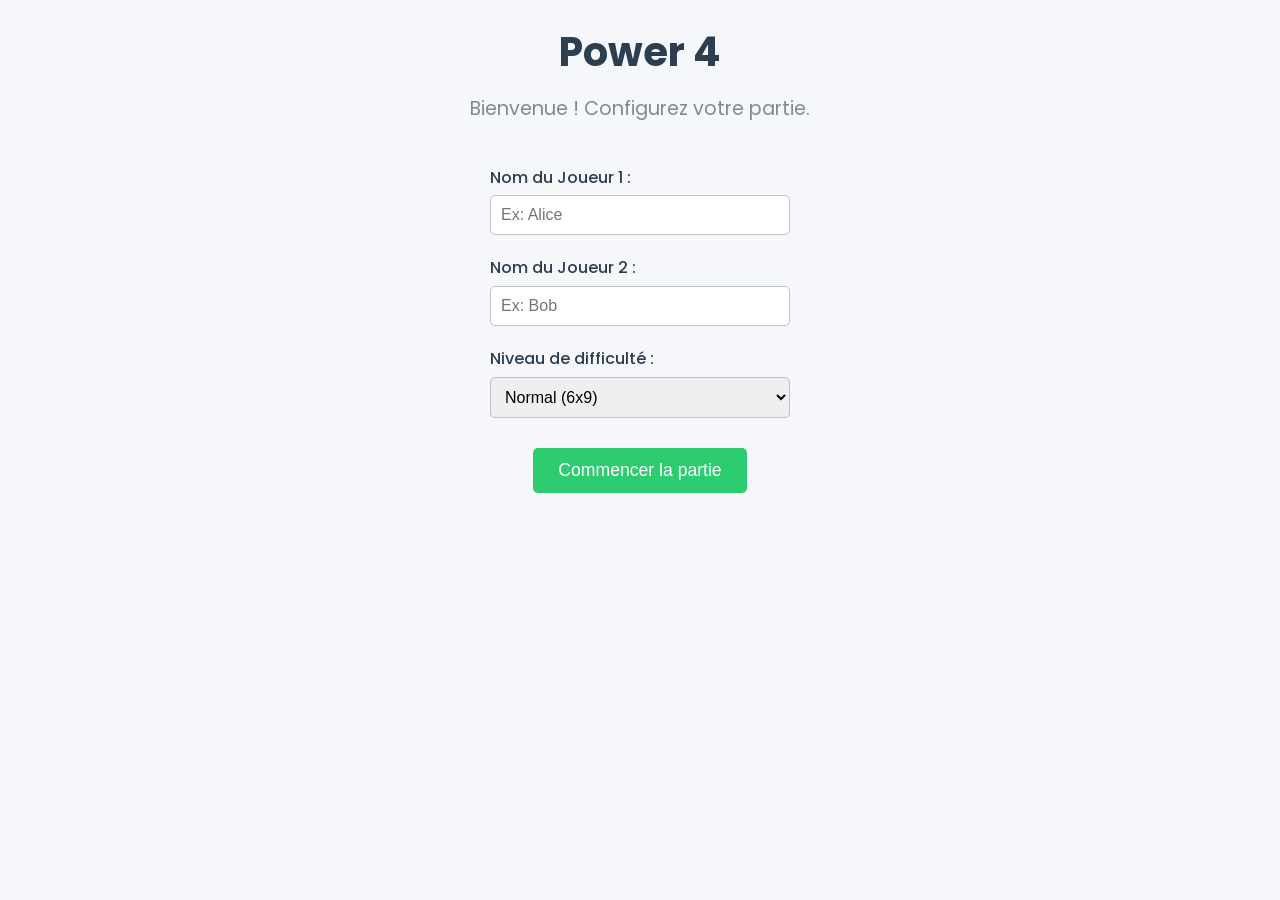
==== templates/start.html @ faed3d24 "update" ====
<!DOCTYPE html>
<html lang="fr">
<head>
    <meta charset="UTF-8">
    <meta name="viewport" content="width=device-width, initial-scale=1.0">
    <title>Power 4 - Démarrage</title>
    <link rel="stylesheet" href="/static/style.css">
    <link href="https://fonts.googleapis.com/css2?family=Poppins:wght@300;400;600&display=swap" rel="stylesheet">
</head>
<body>
    <div class="container">
        <header>
            <h1>Power 4</h1>
            <p class="subtitle">Bienvenue ! Configurez votre partie.</p>
        </header>

        <main>
            <form action="/start-game" method="post" class="start-form">
                <div class="form-group">
                    <label for="player1">Nom du Joueur 1 :</label>
                    <input type="text" id="player1" name="player1" placeholder="Ex: Alice" required>
                </div>

                <div class="form-group">
                    <label for="player2">Nom du Joueur 2 :</label>
                    <input type="text" id="player2" name="player2" placeholder="Ex: Bob" required>
                </div>

                <div class="form-group">
                    <label for="level">Niveau de difficulté :</label>
                    <select id="level" name="level" required>
                        <option value="easy">Facile (6x7)</option>
                        <option value="normal" selected>Normal (6x9)</option>
                        <option value="hard">Difficile (7x8)</option>
                    </select>
                </div>

                <button type="submit" class="start-button">Commencer la partie</button>
            </form>
        </main>
    </div>
</body>
</html>
---- static/style.css ----
/* Reset et base */
* {
    margin: 0;
    padding: 0;
    box-sizing: border-box;
}

body {
    font-family: 'Poppins', sans-serif;
    background-color: #f5f7fa;
    color: #333;
    line-height: 1.6;
}

.container {
    max-width: 800px;
    margin: 0 auto;
    padding: 20px;
}

/* Header */
header {
    text-align: center;
    margin-bottom: 30px;
}

h1 {
    font-size: 2.5rem;
    color: #2c3e50;
    margin-bottom: 10px;
}

.subtitle {
    font-size: 1.2rem;
    color: #7f8c8d;
    margin-bottom: 20px;
}

.game-info {
    background-color: #ecf0f1;
    padding: 15px;
    border-radius: 10px;
    margin-bottom: 20px;
    box-shadow: 0 2px 10px rgba(0, 0, 0, 0.1);
}

.game-info h2 {
    font-size: 1.5rem;
    margin-bottom: 10px;
}

.victory span {
    color: #27ae60;
    font-weight: 600;
}

.draw {
    color: #e74c3c;
}

.turn-indicator {
    color: #3498db;
}

.level-info, .gravity-info {
    font-size: 1rem;
    margin: 5px 0;
}

.level-info span, .gravity-info span {
    font-weight: 600;
}

/* Game Board */
.game-board {
    display: flex;
    justify-content: center;
    margin: 30px auto;
    background-color: #2c3e50;
    padding: 20px;
    border-radius: 15px;
    box-shadow: 0 5px 15px rgba(0, 0, 0, 0.2);
    max-width: 700px;
}

.column {
    display: flex;
    flex-direction: column-reverse;
    margin: 0 3px;
}

.cell {
    width: 60px;
    height: 60px;
    border-radius: 50%;
    margin: 3px 0;
    background-color: #ecf0f1;
    box-shadow: inset 0 0 5px rgba(0, 0, 0, 0.2);
    transition: transform 0.2s, box-shadow 0.2s;
}

.cell:hover {
    transform: scale(1.05);
    box-shadow: 0 0 10px rgba(0, 0, 0, 0.3);
}

.player1 {
    background-color: #e74c3c;
    box-shadow: 0 0 10px rgba(231, 76, 60, 0.5);
}

.player2 {
    background-color: #f1c40f;
    box-shadow: 0 0 10px rgba(241, 196, 15, 0.5);
}

/* Forms */
form {
    display: flex;
    flex-direction: column;
    align-items: center;
    margin-top: 20px;
}

.form-group {
    margin: 10px 0;
    width: 100%;
    max-width: 300px;
}

.form-group label {
    display: block;
    margin-bottom: 5px;
    font-weight: 500;
    color: #2c3e50;
}

.form-group input,
.form-group select {
    width: 100%;
    padding: 10px;
    border: 1px solid #bdc3c7;
    border-radius: 5px;
    font-size: 1rem;
}

.form-group input:focus,
.form-group select:focus {
    outline: none;
    border-color: #3498db;
    box-shadow: 0 0 5px rgba(52, 152, 219, 0.5);
}

/* Buttons */
button {
    padding: 10px 20px;
    border: none;
    border-radius: 5px;
    font-size: 1rem;
    font-weight: 500;
    cursor: pointer;
    transition: background-color 0.3s, transform 0.2s;
}

button:hover {
    transform: translateY(-2px);
}

.play-button {
    background-color: #3498db;
    color: white;
    margin-top: 10px;
}

.play-button:hover {
    background-color: #2980b9;
}

.reset-button {
    background-color: #e74c3c;
    color: white;
    margin-top: 20px;
}

.reset-button:hover {
    background-color: #c0392b;
}

.start-button {
    background-color: #2ecc71;
    color: white;
    margin-top: 20px;
    padding: 12px 25px;
    font-size: 1.1rem;
}

.start-button:hover {
    background-color: #27ae60;
}

/* Footer */
footer {
    display: flex;
    flex-direction: column;
    align-items: center;
    margin-top: 20px;
}

/* Responsive */
@media (max-width: 600px) {
    .game-board {
        padding: 10px;
    }

    .cell {
        width: 40px;
        height: 40px;
    }
}
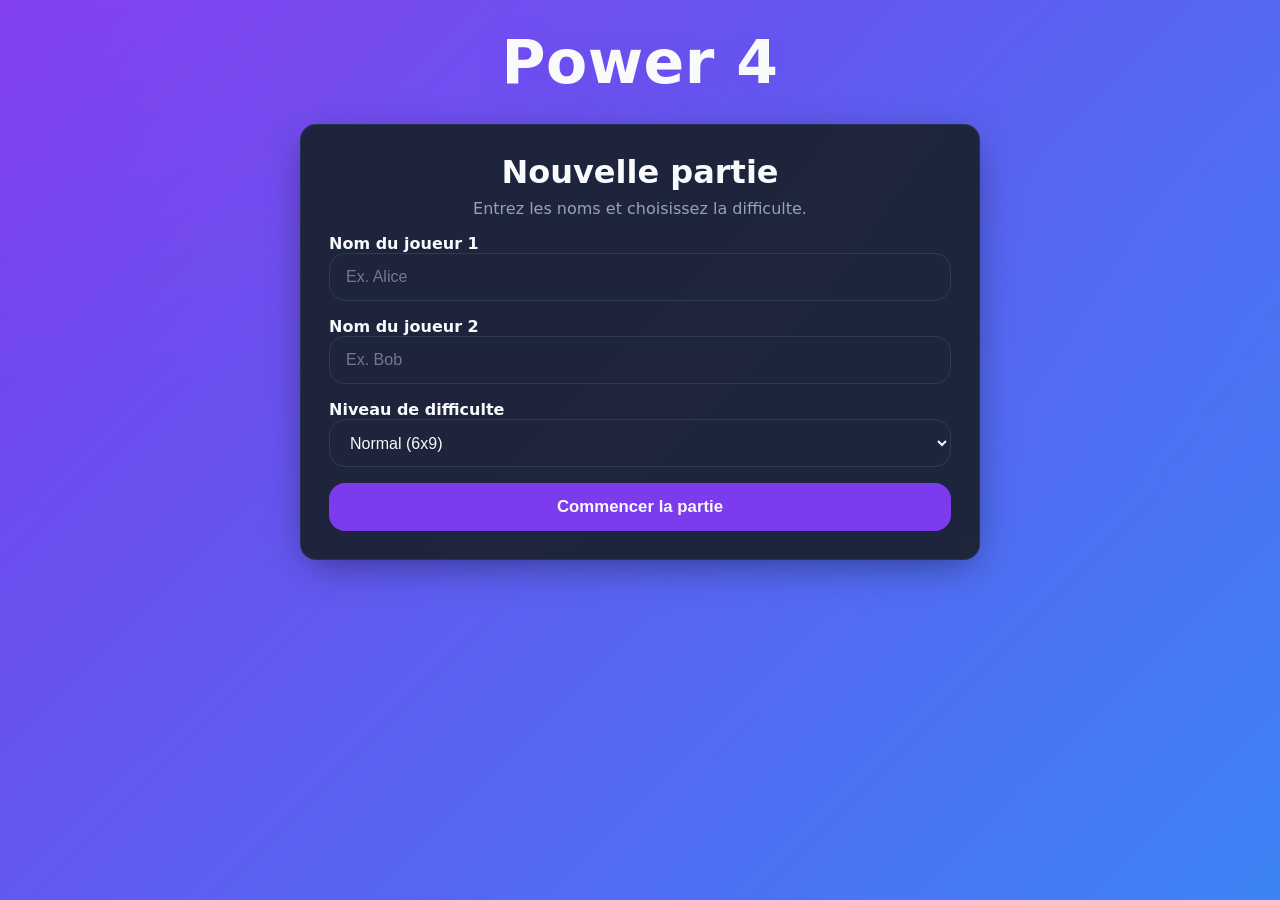
==== commit 0b744620: "update" ====
--- a/templates/start.html
+++ b/templates/start.html
@@ -1,43 +1,42 @@
 <!DOCTYPE html>
 <html lang="fr">
 <head>
-    <meta charset="UTF-8">
-    <meta name="viewport" content="width=device-width, initial-scale=1.0">
-    <title>Power 4 - Démarrage</title>
-    <link rel="stylesheet" href="/static/style.css">
-    <link href="https://fonts.googleapis.com/css2?family=Poppins:wght@300;400;600&display=swap" rel="stylesheet">
+  <meta charset="UTF-8" />
+  <meta name="viewport" content="width=device-width, initial-scale=1" />
+  <title>Power 4 - Demarrage</title>
+  <link rel="stylesheet" href="/static/style.css" />
 </head>
 <body>
-    <div class="container">
-        <header>
-            <h1>Power 4</h1>
-            <p class="subtitle">Bienvenue ! Configurez votre partie.</p>
-        </header>
+  <h1>Power 4</h1>
 
-        <main>
-            <form action="/start-game" method="post" class="start-form">
-                <div class="form-group">
-                    <label for="player1">Nom du Joueur 1 :</label>
-                    <input type="text" id="player1" name="player1" placeholder="Ex: Alice" required>
-                </div>
+  <main class="start-wrap">
+    <section class="card start-card">
+      <h2>Nouvelle partie</h2>
+      <p class="hint">Entrez les noms et choisissez la difficulte.</p>
 
-                <div class="form-group">
-                    <label for="player2">Nom du Joueur 2 :</label>
-                    <input type="text" id="player2" name="player2" placeholder="Ex: Bob" required>
-                </div>
+      <form action="/start-game" method="post" class="form" autocomplete="off">
+        <div>
+          <label class="label" for="player1">Nom du joueur 1</label>
+          <input class="input" id="player1" name="player1" placeholder="Ex. Alice" required />
+        </div>
 
-                <div class="form-group">
-                    <label for="level">Niveau de difficulté :</label>
-                    <select id="level" name="level" required>
-                        <option value="easy">Facile (6x7)</option>
-                        <option value="normal" selected>Normal (6x9)</option>
-                        <option value="hard">Difficile (7x8)</option>
-                    </select>
-                </div>
+        <div>
+          <label class="label" for="player2">Nom du joueur 2</label>
+          <input class="input" id="player2" name="player2" placeholder="Ex. Bob" required />
+        </div>
 
-                <button type="submit" class="start-button">Commencer la partie</button>
-            </form>
-        </main>
-    </div>
+        <div>
+          <label class="label" for="level">Niveau de difficulte</label>
+          <select class="select" id="level" name="level" required>
+            <option value="easy">Facile (6x7)</option>
+            <option value="normal" selected>Normal (6x9)</option>
+            <option value="hard">Difficile (7x8)</option>
+          </select>
+        </div>
+
+        <button type="submit" class="btn btn-primary">Commencer la partie</button>
+      </form>
+    </section>
+  </main>
 </body>
 </html>
--- a/static/style.css
+++ b/static/style.css
@@ -1,219 +1,329 @@
-/* Reset et base */
-* {
-    margin: 0;
-    padding: 0;
-    box-sizing: border-box;
-}
-
-body {
-    font-family: 'Poppins', sans-serif;
-    background-color: #f5f7fa;
-    color: #333;
-    line-height: 1.6;
-}
-
-.container {
-    max-width: 800px;
-    margin: 0 auto;
-    padding: 20px;
-}
-
-/* Header */
-header {
-    text-align: center;
-    margin-bottom: 30px;
-}
-
-h1 {
-    font-size: 2.5rem;
-    color: #2c3e50;
-    margin-bottom: 10px;
-}
-
-.subtitle {
-    font-size: 1.2rem;
-    color: #7f8c8d;
-    margin-bottom: 20px;
-}
-
-.game-info {
-    background-color: #ecf0f1;
-    padding: 15px;
-    border-radius: 10px;
-    margin-bottom: 20px;
-    box-shadow: 0 2px 10px rgba(0, 0, 0, 0.1);
-}
-
-.game-info h2 {
-    font-size: 1.5rem;
-    margin-bottom: 10px;
-}
-
-.victory span {
-    color: #27ae60;
-    font-weight: 600;
-}
-
-.draw {
-    color: #e74c3c;
-}
-
-.turn-indicator {
-    color: #3498db;
-}
-
-.level-info, .gravity-info {
-    font-size: 1rem;
-    margin: 5px 0;
-}
-
-.level-info span, .gravity-info span {
-    font-weight: 600;
-}
-
-/* Game Board */
-.game-board {
-    display: flex;
-    justify-content: center;
-    margin: 30px auto;
-    background-color: #2c3e50;
-    padding: 20px;
-    border-radius: 15px;
-    box-shadow: 0 5px 15px rgba(0, 0, 0, 0.2);
-    max-width: 700px;
-}
-
-.column {
-    display: flex;
-    flex-direction: column-reverse;
-    margin: 0 3px;
-}
-
-.cell {
-    width: 60px;
-    height: 60px;
-    border-radius: 50%;
-    margin: 3px 0;
-    background-color: #ecf0f1;
-    box-shadow: inset 0 0 5px rgba(0, 0, 0, 0.2);
-    transition: transform 0.2s, box-shadow 0.2s;
-}
-
-.cell:hover {
-    transform: scale(1.05);
-    box-shadow: 0 0 10px rgba(0, 0, 0, 0.3);
-}
-
-.player1 {
-    background-color: #e74c3c;
-    box-shadow: 0 0 10px rgba(231, 76, 60, 0.5);
-}
-
-.player2 {
-    background-color: #f1c40f;
-    box-shadow: 0 0 10px rgba(241, 196, 15, 0.5);
-}
-
-/* Forms */
-form {
-    display: flex;
-    flex-direction: column;
-    align-items: center;
-    margin-top: 20px;
-}
-
-.form-group {
-    margin: 10px 0;
-    width: 100%;
-    max-width: 300px;
-}
-
-.form-group label {
-    display: block;
-    margin-bottom: 5px;
-    font-weight: 500;
-    color: #2c3e50;
-}
-
-.form-group input,
-.form-group select {
-    width: 100%;
-    padding: 10px;
-    border: 1px solid #bdc3c7;
-    border-radius: 5px;
-    font-size: 1rem;
-}
-
-.form-group input:focus,
-.form-group select:focus {
-    outline: none;
-    border-color: #3498db;
-    box-shadow: 0 0 5px rgba(52, 152, 219, 0.5);
-}
-
-/* Buttons */
-button {
-    padding: 10px 20px;
-    border: none;
-    border-radius: 5px;
-    font-size: 1rem;
-    font-weight: 500;
-    cursor: pointer;
-    transition: background-color 0.3s, transform 0.2s;
-}
-
-button:hover {
-    transform: translateY(-2px);
-}
-
-.play-button {
-    background-color: #3498db;
-    color: white;
-    margin-top: 10px;
-}
-
-.play-button:hover {
-    background-color: #2980b9;
-}
-
-.reset-button {
-    background-color: #e74c3c;
-    color: white;
-    margin-top: 20px;
-}
-
-.reset-button:hover {
-    background-color: #c0392b;
-}
-
-.start-button {
-    background-color: #2ecc71;
-    color: white;
-    margin-top: 20px;
-    padding: 12px 25px;
-    font-size: 1.1rem;
-}
-
-.start-button:hover {
-    background-color: #27ae60;
-}
-
-/* Footer */
-footer {
-    display: flex;
-    flex-direction: column;
-    align-items: center;
-    margin-top: 20px;
-}
-
-/* Responsive */
-@media (max-width: 600px) {
-    .game-board {
-        padding: 10px;
-    }
-
-    .cell {
-        width: 40px;
-        height: 40px;
-    }
-}
+/* ==============================
+   POWER 4 — THEME ULTRA-MODERNE 2025
+   ============================== */
+
+/* Reset & base */
+* { margin: 0; padding: 0; box-sizing: border-box; }
+html, body { height: 100%; }
+:root{
+  /* Palette (HSL) */
+  --background: hsl(222, 47%, 11%);
+  --foreground: hsl(210, 40%, 98%);
+  --primary: hsl(262, 83%, 58%);
+  --primary-fg: hsl(210, 40%, 98%);
+  --card-bg: hsl(220, 30%, 15%);
+  --card-fg: hsl(210, 40%, 98%);
+  --secondary: hsl(217, 33%, 17%);
+  --muted: hsl(217, 33%, 17%);
+  --muted-fg: hsl(215, 20%, 65%);
+  --player1: hsl(346, 87%, 57%);
+  --player2: hsl(48, 96%, 53%);
+  --border: hsl(217, 33%, 25%);
+  --input: hsl(217, 33%, 25%);
+  --ring: hsl(262, 83%, 58%);
+  --destructive: hsl(0, 84%, 60%);
+
+  /* Layout */
+  --radius: 16px;
+  --radius-lg: 24px;
+  --shadow-deep: 0 10px 40px -10px hsl(0 0% 0% / .5);
+}
+
+/* Fonts */
+@import url('https://fonts.googleapis.com/css2?family=Poppins:wght@300;400;600;700&display=swap');
+
+body{
+  font-family: "Poppins", system-ui, -apple-system, Segoe UI, Roboto, sans-serif;
+  color: var(--foreground);
+  background:
+    radial-gradient(1200px 800px at 10% -10%, hsl(268 100% 70% / .15), transparent 60%),
+    radial-gradient(1000px 600px at 110% 20%, hsl(217 91% 60% / .18), transparent 60%),
+    linear-gradient(135deg, var(--primary), hsl(217, 91%, 60%));
+  min-height: 100vh;
+  padding: 2rem 1rem 3rem;
+  display: flex; flex-direction: column; align-items: center;
+}
+
+/* ==============================
+   Animations
+   ============================== */
+@keyframes float {
+  0%,100% { transform: translateY(0) }
+  50% { transform: translateY(-10px) }
+}
+@keyframes drop {
+  0%   { transform: translateY(-500px); opacity: 0 }
+  60%  { transform: translateY(10px);  opacity: 1 }
+  80%  { transform: translateY(-5px) }
+  100% { transform: translateY(0) }
+}
+@keyframes token-pop {
+  0%   { transform: translateY(-24px) scale(.6); opacity: 0 }
+  70%  { transform: translateY(6px) scale(1.02); opacity: 1 }
+  100% { transform: translateY(0) scale(1); opacity: 1 }
+}
+@keyframes pulse-glow {
+  0%,100% { box-shadow: 0 0 20px var(--ring) }
+  50%     { box-shadow: 0 0 40px var(--ring) }
+}
+@keyframes toast-in {
+  0% { transform: translateX(30px); opacity: 0 }
+  100% { transform: translateX(0); opacity: 1 }
+}
+
+/* ==============================
+   Typography
+   ============================== */
+h1{
+  font-weight: 700;
+  line-height: 1;
+  text-align: center;
+  margin-bottom: 2rem;
+  letter-spacing: .5px;
+  animation: float 3s ease-in-out infinite;
+  font-size: clamp(3rem, 6vw, 3.75rem);
+  text-shadow: 0 6px 24px hsl(262 83% 58% / .25);
+}
+.subtle{ color: var(--muted-fg); }
+
+/* ==============================
+   Cards & Surfaces
+   ============================== */
+.card{
+  background: color-mix(in oklab, var(--card-bg) 95%, transparent);
+  backdrop-filter: blur(10px);
+  border: 1px solid color-mix(in oklab, var(--border), transparent 35%);
+  border-radius: var(--radius);
+  box-shadow: var(--shadow-deep);
+}
+.card-lg{ border-radius: var(--radius-lg); }
+
+/* ==============================
+   Forms
+   ============================== */
+.form{
+  display: grid; gap: 1rem;
+}
+.label{
+  font-weight: 600; font-size: 1rem; margin-bottom: .25rem;
+}
+.input, .select{
+  width: 100%; height: 3rem;
+  border-radius: var(--radius);
+  border: 1px solid var(--input);
+  background: transparent;
+  color: var(--foreground);
+  padding: 0 1rem; font-size: 1rem;
+  transition: box-shadow .2s ease, border-color .2s ease, transform .2s ease;
+}
+.input::placeholder{ color: color-mix(in oklab, var(--foreground), transparent 60%) }
+.input:focus, .select:focus{
+  outline: none;
+  border-color: var(--ring);
+  box-shadow: 0 0 0 2px var(--ring);
+}
+
+/* ==============================
+   Buttons
+   ============================== */
+.btn{
+  display: inline-flex; align-items: center; justify-content: center;
+  gap: .5rem;
+  height: 3rem; padding: 0 1.25rem; width: 100%;
+  border: 0; border-radius: var(--radius);
+  font-weight: 700; font-size: 1.05rem;
+  cursor: pointer; transition: transform .25s ease, box-shadow .25s ease, opacity .25s ease;
+}
+.btn:disabled{ opacity: .5; cursor: not-allowed; pointer-events: none; }
+.btn:focus{ outline: none; box-shadow: 0 0 0 2px var(--ring); }
+.btn-primary{ background: var(--primary); color: var(--primary-fg); }
+.btn-primary:hover{ transform: scale(1.04); box-shadow: 0 16px 36px -12px var(--primary); }
+.btn-secondary{ background: var(--secondary); color: var(--foreground); }
+.btn-secondary:hover{ transform: scale(1.04); opacity: .9 }
+.btn-danger{ background: var(--destructive); color: var(--foreground); }
+.btn-danger:hover{ transform: scale(1.04); box-shadow: 0 16px 36px -12px var(--destructive); }
+
+/* ==============================
+   Start Screen
+   ============================== */
+.start-wrap{
+  width: min(680px, 100%);
+}
+.start-card{
+  padding: 1.75rem;
+}
+.start-card h2{
+  font-size: 2rem; text-align: center; margin-bottom: .5rem;
+}
+.start-card .hint{ text-align: center; color: var(--muted-fg); margin-bottom: 1rem; }
+
+/* ==============================
+   Status / HUD
+   ============================== */
+.status{
+  padding: 1.5rem 2rem; text-align: center; margin: 1.25rem auto 0;
+}
+.badges{
+  display: inline-flex; align-items: center; gap: .75rem; margin-top: .5rem;
+}
+.badge{
+  display: inline-flex; align-items: center; gap: .5rem;
+  background: color-mix(in oklab, var(--secondary) 85%, transparent);
+  border: 1px solid color-mix(in oklab, var(--border), transparent 35%);
+  padding: .5rem .75rem; border-radius: 999px; font-weight: 600;
+}
+.dot{ width: .9rem; height: .9rem; border-radius: 999px; box-shadow: 0 0 20px hsl(0 0% 0% / .25) inset; }
+.dot.p1{ background: var(--player1); box-shadow: 0 0 20px color-mix(in oklab, var(--player1), transparent 50%) }
+.dot.p2{ background: var(--player2); box-shadow: 0 0 20px color-mix(in oklab, var(--player2), transparent 50%) }
+.turn{ font-size: 1.5rem; font-weight: 700; }
+.turn.p1{ color: var(--player1) }
+.turn.p2{ color: var(--player2) }
+
+/* ==============================
+   Board
+   ============================== */
+.board-wrap{
+  margin-top: 2rem;
+  padding: 1.25rem;
+  border-radius: var(--radius-lg);
+  background: linear-gradient(145deg, var(--card-bg), var(--secondary));
+  border: 1px solid color-mix(in oklab, var(--border), transparent 30%);
+  box-shadow: var(--shadow-deep);
+  display: inline-block;
+  position: relative;
+}
+
+/* Columns container = CSS grid.
+   The number of columns is set inline in HTML with grid-template-columns. */
+.board{
+  display: grid; gap: 12px; justify-content: center;
+}
+
+/* Each column is a button to submit the move */
+.col{
+  background: transparent; border: 0; padding: 0;
+  cursor: pointer; position: relative;
+}
+.col:focus{ outline: none; }
+.hover-indicator{
+  position: absolute; top: -26px; left: 50%; transform: translateX(-50%);
+  opacity: 0; transition: opacity .2s ease, transform .2s ease;
+  font-size: 18px; filter: drop-shadow(0 2px 6px rgba(0,0,0,.4));
+  pointer-events: none;
+}
+.col:hover .hover-indicator{ opacity: 1; transform: translateX(-50%) translateY(-2px); }
+
+/* Column stack (cells) */
+.column-grid{
+  display: grid;
+  gap: 12px;
+  grid-auto-rows: clamp(56px, 6vw, 64px);
+  justify-items: center;
+}
+
+/* Cells (3D round holes / tokens) */
+.cell{
+  width: clamp(56px, 6vw, 64px);
+  height: clamp(56px, 6vw, 64px);
+  border-radius: 50%;
+  background:
+    radial-gradient(130% 130% at 35% 25%, hsl(220 20% 24%) 0%, hsl(220 20% 19%) 42%, hsl(220 20% 15%) 100%);
+  position: relative;
+  overflow: hidden;
+  box-shadow:
+    inset 10px 14px 22px hsl(0 0% 0% / .5),
+    inset -10px -14px 18px hsl(0 0% 100% / .08);
+  transition: transform .25s cubic-bezier(.4,0,.2,1), box-shadow .25s cubic-bezier(.4,0,.2,1);
+}
+
+/* Tokens */
+.cell.player1{
+  background:
+    radial-gradient(130% 130% at 35% 25%, color-mix(in oklab, var(--player1), white 18%) 0%, var(--player1) 55%, color-mix(in oklab, var(--player1), black 28%) 100%);
+  box-shadow:
+    0 16px 28px color-mix(in oklab, var(--player1), transparent 60%),
+    inset 12px 14px 20px hsl(0 0% 0% / .38),
+    inset -12px -14px 18px hsl(0 0% 100% / .12);
+  transform: scale(.94);
+  animation: token-pop .36s cubic-bezier(.32,1,.44,1) forwards;
+}
+.cell.player2{
+  background:
+    radial-gradient(130% 130% at 35% 25%, color-mix(in oklab, var(--player2), white 18%) 0%, var(--player2) 55%, color-mix(in oklab, var(--player2), black 28%) 100%);
+  box-shadow:
+    0 16px 28px color-mix(in oklab, var(--player2), transparent 60%),
+    inset 12px 14px 20px hsl(0 0% 0% / .38),
+    inset -12px -14px 18px hsl(0 0% 100% / .12);
+  transform: scale(.94);
+  animation: token-pop .36s cubic-bezier(.32,1,.44,1) forwards;
+}
+.cell.player1::after,
+.cell.player2::after{
+  content: "";
+  position: absolute;
+  inset: 20% 24% 46% 24%;
+  border-radius: 50%;
+  background: radial-gradient(120% 120% at 35% 20%, hsl(0 0% 100% / .9) 0%, transparent 70%);
+  mix-blend-mode: screen;
+  opacity: .75;
+  pointer-events: none;
+}
+
+/* If you later track last move, just add .last to the cell */
+.cell.last{
+  border: 4px solid var(--ring);
+  animation: pulse-glow 2s ease-in-out infinite;
+}
+
+/* ==============================
+   Footer actions
+   ============================== */
+.actions{
+  margin-top: 1.5rem;
+  display: flex; gap: 1rem; justify-content: center; align-items: center;
+  flex-wrap: wrap;
+}
+.actions .btn{ width: auto; min-width: 11rem; }
+
+/* ==============================
+   Toasts (optional hooks via server messages)
+   ============================== */
+.toast{
+  position: fixed; right: 1rem; bottom: 1rem;
+  min-width: 240px; max-width: min(340px, 90vw);
+  padding: .9rem 1rem;
+  border-radius: 12px;
+  background: color-mix(in oklab, var(--secondary) 85%, transparent);
+  border: 1px solid color-mix(in oklab, var(--border), transparent 35%);
+  box-shadow: var(--shadow-deep);
+  animation: toast-in .3s ease both;
+  color: var(--foreground);
+}
+.toast.success{ border-color: color-mix(in oklab, lime, transparent 65%) }
+.toast.error{ border-color: color-mix(in oklab, var(--destructive), transparent 45%) }
+
+/* ==============================
+   Responsive
+   ============================== */
+@media (max-width: 768px){
+  .status{ padding: 1.25rem 1rem }
+  .actions .btn{ min-width: 9.5rem }
+  .hover-indicator{ top: -22px }
+}
+
+.cell.player1,
+.cell.player2{
+  transition: transform .4s ease-out, box-shadow .4s ease;
+}
+
+.cell.player1.falling,
+.cell.player2.falling{
+  transform: translateY(0);
+  animation: bounce .4s ease;
+}
+
+@keyframes bounce{
+  0%{ transform: translateY(-300px); opacity: 0; }
+  80%{ transform: translateY(10px); opacity: 1; }
+  100%{ transform: translateY(0); }
+}
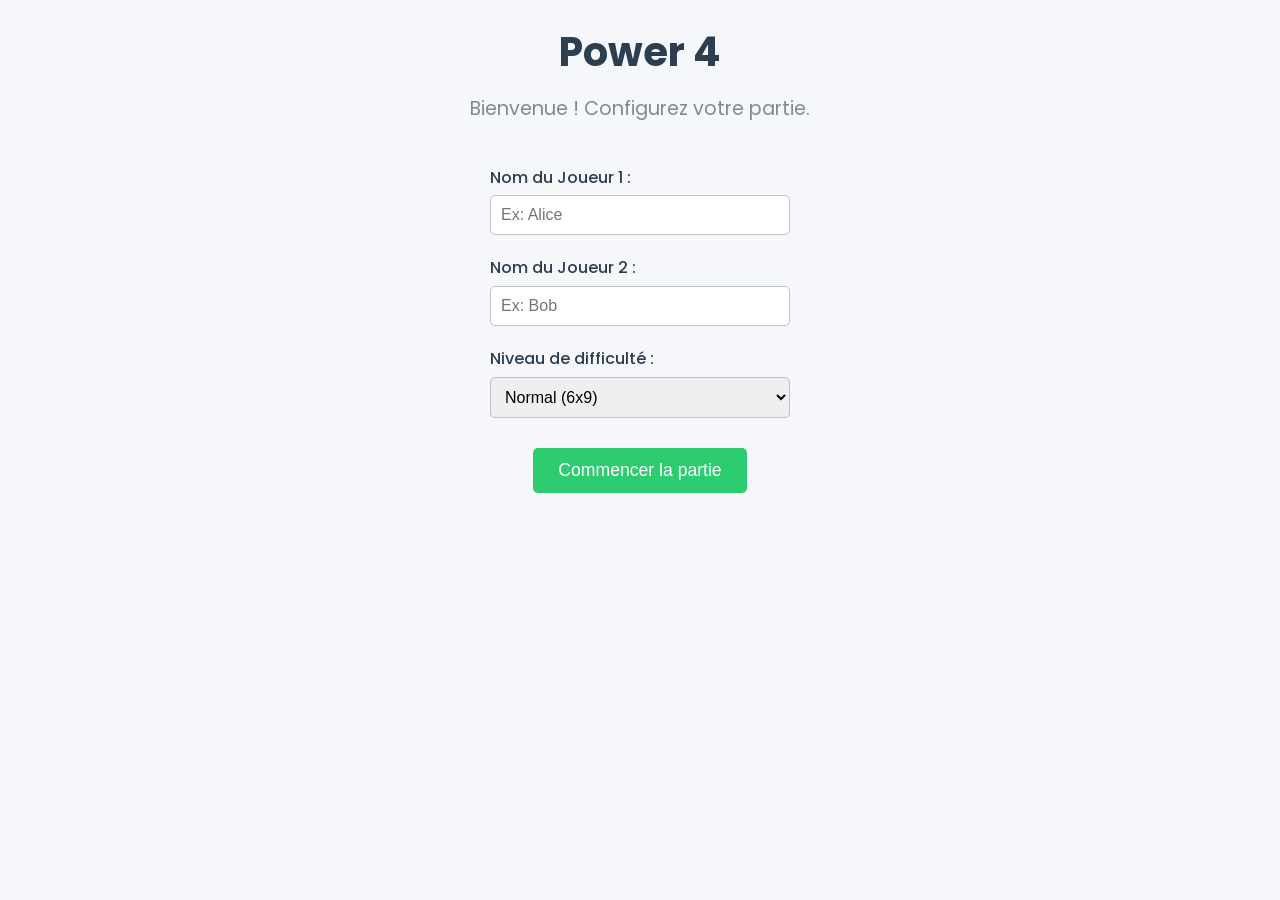
==== commit 651eaaae: "Revert "update" This reverts commit 0b7446205dd779507b0baee554d0db4d6da217ac." ====
--- a/templates/start.html
+++ b/templates/start.html
@@ -1,42 +1,43 @@
 <!DOCTYPE html>
 <html lang="fr">
 <head>
-  <meta charset="UTF-8" />
-  <meta name="viewport" content="width=device-width, initial-scale=1" />
-  <title>Power 4 - Demarrage</title>
-  <link rel="stylesheet" href="/static/style.css" />
+    <meta charset="UTF-8">
+    <meta name="viewport" content="width=device-width, initial-scale=1.0">
+    <title>Power 4 - Démarrage</title>
+    <link rel="stylesheet" href="/static/style.css">
+    <link href="https://fonts.googleapis.com/css2?family=Poppins:wght@300;400;600&display=swap" rel="stylesheet">
 </head>
 <body>
-  <h1>Power 4</h1>
+    <div class="container">
+        <header>
+            <h1>Power 4</h1>
+            <p class="subtitle">Bienvenue ! Configurez votre partie.</p>
+        </header>
 
-  <main class="start-wrap">
-    <section class="card start-card">
-      <h2>Nouvelle partie</h2>
-      <p class="hint">Entrez les noms et choisissez la difficulte.</p>
+        <main>
+            <form action="/start-game" method="post" class="start-form">
+                <div class="form-group">
+                    <label for="player1">Nom du Joueur 1 :</label>
+                    <input type="text" id="player1" name="player1" placeholder="Ex: Alice" required>
+                </div>
 
-      <form action="/start-game" method="post" class="form" autocomplete="off">
-        <div>
-          <label class="label" for="player1">Nom du joueur 1</label>
-          <input class="input" id="player1" name="player1" placeholder="Ex. Alice" required />
-        </div>
+                <div class="form-group">
+                    <label for="player2">Nom du Joueur 2 :</label>
+                    <input type="text" id="player2" name="player2" placeholder="Ex: Bob" required>
+                </div>
 
-        <div>
-          <label class="label" for="player2">Nom du joueur 2</label>
-          <input class="input" id="player2" name="player2" placeholder="Ex. Bob" required />
-        </div>
+                <div class="form-group">
+                    <label for="level">Niveau de difficulté :</label>
+                    <select id="level" name="level" required>
+                        <option value="easy">Facile (6x7)</option>
+                        <option value="normal" selected>Normal (6x9)</option>
+                        <option value="hard">Difficile (7x8)</option>
+                    </select>
+                </div>
 
-        <div>
-          <label class="label" for="level">Niveau de difficulte</label>
-          <select class="select" id="level" name="level" required>
-            <option value="easy">Facile (6x7)</option>
-            <option value="normal" selected>Normal (6x9)</option>
-            <option value="hard">Difficile (7x8)</option>
-          </select>
-        </div>
-
-        <button type="submit" class="btn btn-primary">Commencer la partie</button>
-      </form>
-    </section>
-  </main>
+                <button type="submit" class="start-button">Commencer la partie</button>
+            </form>
+        </main>
+    </div>
 </body>
 </html>
--- a/static/style.css
+++ b/static/style.css
@@ -1,329 +1,219 @@
-/* ==============================
-   POWER 4 — THEME ULTRA-MODERNE 2025
-   ============================== */
-
-/* Reset & base */
-* { margin: 0; padding: 0; box-sizing: border-box; }
-html, body { height: 100%; }
-:root{
-  /* Palette (HSL) */
-  --background: hsl(222, 47%, 11%);
-  --foreground: hsl(210, 40%, 98%);
-  --primary: hsl(262, 83%, 58%);
-  --primary-fg: hsl(210, 40%, 98%);
-  --card-bg: hsl(220, 30%, 15%);
-  --card-fg: hsl(210, 40%, 98%);
-  --secondary: hsl(217, 33%, 17%);
-  --muted: hsl(217, 33%, 17%);
-  --muted-fg: hsl(215, 20%, 65%);
-  --player1: hsl(346, 87%, 57%);
-  --player2: hsl(48, 96%, 53%);
-  --border: hsl(217, 33%, 25%);
-  --input: hsl(217, 33%, 25%);
-  --ring: hsl(262, 83%, 58%);
-  --destructive: hsl(0, 84%, 60%);
-
-  /* Layout */
-  --radius: 16px;
-  --radius-lg: 24px;
-  --shadow-deep: 0 10px 40px -10px hsl(0 0% 0% / .5);
-}
-
-/* Fonts */
-@import url('https://fonts.googleapis.com/css2?family=Poppins:wght@300;400;600;700&display=swap');
-
-body{
-  font-family: "Poppins", system-ui, -apple-system, Segoe UI, Roboto, sans-serif;
-  color: var(--foreground);
-  background:
-    radial-gradient(1200px 800px at 10% -10%, hsl(268 100% 70% / .15), transparent 60%),
-    radial-gradient(1000px 600px at 110% 20%, hsl(217 91% 60% / .18), transparent 60%),
-    linear-gradient(135deg, var(--primary), hsl(217, 91%, 60%));
-  min-height: 100vh;
-  padding: 2rem 1rem 3rem;
-  display: flex; flex-direction: column; align-items: center;
-}
-
-/* ==============================
-   Animations
-   ============================== */
-@keyframes float {
-  0%,100% { transform: translateY(0) }
-  50% { transform: translateY(-10px) }
-}
-@keyframes drop {
-  0%   { transform: translateY(-500px); opacity: 0 }
-  60%  { transform: translateY(10px);  opacity: 1 }
-  80%  { transform: translateY(-5px) }
-  100% { transform: translateY(0) }
-}
-@keyframes token-pop {
-  0%   { transform: translateY(-24px) scale(.6); opacity: 0 }
-  70%  { transform: translateY(6px) scale(1.02); opacity: 1 }
-  100% { transform: translateY(0) scale(1); opacity: 1 }
-}
-@keyframes pulse-glow {
-  0%,100% { box-shadow: 0 0 20px var(--ring) }
-  50%     { box-shadow: 0 0 40px var(--ring) }
-}
-@keyframes toast-in {
-  0% { transform: translateX(30px); opacity: 0 }
-  100% { transform: translateX(0); opacity: 1 }
-}
-
-/* ==============================
-   Typography
-   ============================== */
-h1{
-  font-weight: 700;
-  line-height: 1;
-  text-align: center;
-  margin-bottom: 2rem;
-  letter-spacing: .5px;
-  animation: float 3s ease-in-out infinite;
-  font-size: clamp(3rem, 6vw, 3.75rem);
-  text-shadow: 0 6px 24px hsl(262 83% 58% / .25);
-}
-.subtle{ color: var(--muted-fg); }
-
-/* ==============================
-   Cards & Surfaces
-   ============================== */
-.card{
-  background: color-mix(in oklab, var(--card-bg) 95%, transparent);
-  backdrop-filter: blur(10px);
-  border: 1px solid color-mix(in oklab, var(--border), transparent 35%);
-  border-radius: var(--radius);
-  box-shadow: var(--shadow-deep);
-}
-.card-lg{ border-radius: var(--radius-lg); }
-
-/* ==============================
-   Forms
-   ============================== */
-.form{
-  display: grid; gap: 1rem;
-}
-.label{
-  font-weight: 600; font-size: 1rem; margin-bottom: .25rem;
-}
-.input, .select{
-  width: 100%; height: 3rem;
-  border-radius: var(--radius);
-  border: 1px solid var(--input);
-  background: transparent;
-  color: var(--foreground);
-  padding: 0 1rem; font-size: 1rem;
-  transition: box-shadow .2s ease, border-color .2s ease, transform .2s ease;
-}
-.input::placeholder{ color: color-mix(in oklab, var(--foreground), transparent 60%) }
-.input:focus, .select:focus{
-  outline: none;
-  border-color: var(--ring);
-  box-shadow: 0 0 0 2px var(--ring);
-}
-
-/* ==============================
-   Buttons
-   ============================== */
-.btn{
-  display: inline-flex; align-items: center; justify-content: center;
-  gap: .5rem;
-  height: 3rem; padding: 0 1.25rem; width: 100%;
-  border: 0; border-radius: var(--radius);
-  font-weight: 700; font-size: 1.05rem;
-  cursor: pointer; transition: transform .25s ease, box-shadow .25s ease, opacity .25s ease;
-}
-.btn:disabled{ opacity: .5; cursor: not-allowed; pointer-events: none; }
-.btn:focus{ outline: none; box-shadow: 0 0 0 2px var(--ring); }
-.btn-primary{ background: var(--primary); color: var(--primary-fg); }
-.btn-primary:hover{ transform: scale(1.04); box-shadow: 0 16px 36px -12px var(--primary); }
-.btn-secondary{ background: var(--secondary); color: var(--foreground); }
-.btn-secondary:hover{ transform: scale(1.04); opacity: .9 }
-.btn-danger{ background: var(--destructive); color: var(--foreground); }
-.btn-danger:hover{ transform: scale(1.04); box-shadow: 0 16px 36px -12px var(--destructive); }
-
-/* ==============================
-   Start Screen
-   ============================== */
-.start-wrap{
-  width: min(680px, 100%);
-}
-.start-card{
-  padding: 1.75rem;
-}
-.start-card h2{
-  font-size: 2rem; text-align: center; margin-bottom: .5rem;
-}
-.start-card .hint{ text-align: center; color: var(--muted-fg); margin-bottom: 1rem; }
-
-/* ==============================
-   Status / HUD
-   ============================== */
-.status{
-  padding: 1.5rem 2rem; text-align: center; margin: 1.25rem auto 0;
-}
-.badges{
-  display: inline-flex; align-items: center; gap: .75rem; margin-top: .5rem;
-}
-.badge{
-  display: inline-flex; align-items: center; gap: .5rem;
-  background: color-mix(in oklab, var(--secondary) 85%, transparent);
-  border: 1px solid color-mix(in oklab, var(--border), transparent 35%);
-  padding: .5rem .75rem; border-radius: 999px; font-weight: 600;
-}
-.dot{ width: .9rem; height: .9rem; border-radius: 999px; box-shadow: 0 0 20px hsl(0 0% 0% / .25) inset; }
-.dot.p1{ background: var(--player1); box-shadow: 0 0 20px color-mix(in oklab, var(--player1), transparent 50%) }
-.dot.p2{ background: var(--player2); box-shadow: 0 0 20px color-mix(in oklab, var(--player2), transparent 50%) }
-.turn{ font-size: 1.5rem; font-weight: 700; }
-.turn.p1{ color: var(--player1) }
-.turn.p2{ color: var(--player2) }
-
-/* ==============================
-   Board
-   ============================== */
-.board-wrap{
-  margin-top: 2rem;
-  padding: 1.25rem;
-  border-radius: var(--radius-lg);
-  background: linear-gradient(145deg, var(--card-bg), var(--secondary));
-  border: 1px solid color-mix(in oklab, var(--border), transparent 30%);
-  box-shadow: var(--shadow-deep);
-  display: inline-block;
-  position: relative;
-}
-
-/* Columns container = CSS grid.
-   The number of columns is set inline in HTML with grid-template-columns. */
-.board{
-  display: grid; gap: 12px; justify-content: center;
-}
-
-/* Each column is a button to submit the move */
-.col{
-  background: transparent; border: 0; padding: 0;
-  cursor: pointer; position: relative;
-}
-.col:focus{ outline: none; }
-.hover-indicator{
-  position: absolute; top: -26px; left: 50%; transform: translateX(-50%);
-  opacity: 0; transition: opacity .2s ease, transform .2s ease;
-  font-size: 18px; filter: drop-shadow(0 2px 6px rgba(0,0,0,.4));
-  pointer-events: none;
-}
-.col:hover .hover-indicator{ opacity: 1; transform: translateX(-50%) translateY(-2px); }
-
-/* Column stack (cells) */
-.column-grid{
-  display: grid;
-  gap: 12px;
-  grid-auto-rows: clamp(56px, 6vw, 64px);
-  justify-items: center;
-}
-
-/* Cells (3D round holes / tokens) */
-.cell{
-  width: clamp(56px, 6vw, 64px);
-  height: clamp(56px, 6vw, 64px);
-  border-radius: 50%;
-  background:
-    radial-gradient(130% 130% at 35% 25%, hsl(220 20% 24%) 0%, hsl(220 20% 19%) 42%, hsl(220 20% 15%) 100%);
-  position: relative;
-  overflow: hidden;
-  box-shadow:
-    inset 10px 14px 22px hsl(0 0% 0% / .5),
-    inset -10px -14px 18px hsl(0 0% 100% / .08);
-  transition: transform .25s cubic-bezier(.4,0,.2,1), box-shadow .25s cubic-bezier(.4,0,.2,1);
-}
-
-/* Tokens */
-.cell.player1{
-  background:
-    radial-gradient(130% 130% at 35% 25%, color-mix(in oklab, var(--player1), white 18%) 0%, var(--player1) 55%, color-mix(in oklab, var(--player1), black 28%) 100%);
-  box-shadow:
-    0 16px 28px color-mix(in oklab, var(--player1), transparent 60%),
-    inset 12px 14px 20px hsl(0 0% 0% / .38),
-    inset -12px -14px 18px hsl(0 0% 100% / .12);
-  transform: scale(.94);
-  animation: token-pop .36s cubic-bezier(.32,1,.44,1) forwards;
-}
-.cell.player2{
-  background:
-    radial-gradient(130% 130% at 35% 25%, color-mix(in oklab, var(--player2), white 18%) 0%, var(--player2) 55%, color-mix(in oklab, var(--player2), black 28%) 100%);
-  box-shadow:
-    0 16px 28px color-mix(in oklab, var(--player2), transparent 60%),
-    inset 12px 14px 20px hsl(0 0% 0% / .38),
-    inset -12px -14px 18px hsl(0 0% 100% / .12);
-  transform: scale(.94);
-  animation: token-pop .36s cubic-bezier(.32,1,.44,1) forwards;
-}
-.cell.player1::after,
-.cell.player2::after{
-  content: "";
-  position: absolute;
-  inset: 20% 24% 46% 24%;
-  border-radius: 50%;
-  background: radial-gradient(120% 120% at 35% 20%, hsl(0 0% 100% / .9) 0%, transparent 70%);
-  mix-blend-mode: screen;
-  opacity: .75;
-  pointer-events: none;
-}
-
-/* If you later track last move, just add .last to the cell */
-.cell.last{
-  border: 4px solid var(--ring);
-  animation: pulse-glow 2s ease-in-out infinite;
-}
-
-/* ==============================
-   Footer actions
-   ============================== */
-.actions{
-  margin-top: 1.5rem;
-  display: flex; gap: 1rem; justify-content: center; align-items: center;
-  flex-wrap: wrap;
-}
-.actions .btn{ width: auto; min-width: 11rem; }
-
-/* ==============================
-   Toasts (optional hooks via server messages)
-   ============================== */
-.toast{
-  position: fixed; right: 1rem; bottom: 1rem;
-  min-width: 240px; max-width: min(340px, 90vw);
-  padding: .9rem 1rem;
-  border-radius: 12px;
-  background: color-mix(in oklab, var(--secondary) 85%, transparent);
-  border: 1px solid color-mix(in oklab, var(--border), transparent 35%);
-  box-shadow: var(--shadow-deep);
-  animation: toast-in .3s ease both;
-  color: var(--foreground);
-}
-.toast.success{ border-color: color-mix(in oklab, lime, transparent 65%) }
-.toast.error{ border-color: color-mix(in oklab, var(--destructive), transparent 45%) }
-
-/* ==============================
-   Responsive
-   ============================== */
-@media (max-width: 768px){
-  .status{ padding: 1.25rem 1rem }
-  .actions .btn{ min-width: 9.5rem }
-  .hover-indicator{ top: -22px }
-}
-
-.cell.player1,
-.cell.player2{
-  transition: transform .4s ease-out, box-shadow .4s ease;
-}
-
-.cell.player1.falling,
-.cell.player2.falling{
-  transform: translateY(0);
-  animation: bounce .4s ease;
-}
-
-@keyframes bounce{
-  0%{ transform: translateY(-300px); opacity: 0; }
-  80%{ transform: translateY(10px); opacity: 1; }
-  100%{ transform: translateY(0); }
-}
+/* Reset et base */
+* {
+    margin: 0;
+    padding: 0;
+    box-sizing: border-box;
+}
+
+body {
+    font-family: 'Poppins', sans-serif;
+    background-color: #f5f7fa;
+    color: #333;
+    line-height: 1.6;
+}
+
+.container {
+    max-width: 800px;
+    margin: 0 auto;
+    padding: 20px;
+}
+
+/* Header */
+header {
+    text-align: center;
+    margin-bottom: 30px;
+}
+
+h1 {
+    font-size: 2.5rem;
+    color: #2c3e50;
+    margin-bottom: 10px;
+}
+
+.subtitle {
+    font-size: 1.2rem;
+    color: #7f8c8d;
+    margin-bottom: 20px;
+}
+
+.game-info {
+    background-color: #ecf0f1;
+    padding: 15px;
+    border-radius: 10px;
+    margin-bottom: 20px;
+    box-shadow: 0 2px 10px rgba(0, 0, 0, 0.1);
+}
+
+.game-info h2 {
+    font-size: 1.5rem;
+    margin-bottom: 10px;
+}
+
+.victory span {
+    color: #27ae60;
+    font-weight: 600;
+}
+
+.draw {
+    color: #e74c3c;
+}
+
+.turn-indicator {
+    color: #3498db;
+}
+
+.level-info, .gravity-info {
+    font-size: 1rem;
+    margin: 5px 0;
+}
+
+.level-info span, .gravity-info span {
+    font-weight: 600;
+}
+
+/* Game Board */
+.game-board {
+    display: flex;
+    justify-content: center;
+    margin: 30px auto;
+    background-color: #2c3e50;
+    padding: 20px;
+    border-radius: 15px;
+    box-shadow: 0 5px 15px rgba(0, 0, 0, 0.2);
+    max-width: 700px;
+}
+
+.column {
+    display: flex;
+    flex-direction: column-reverse;
+    margin: 0 3px;
+}
+
+.cell {
+    width: 60px;
+    height: 60px;
+    border-radius: 50%;
+    margin: 3px 0;
+    background-color: #ecf0f1;
+    box-shadow: inset 0 0 5px rgba(0, 0, 0, 0.2);
+    transition: transform 0.2s, box-shadow 0.2s;
+}
+
+.cell:hover {
+    transform: scale(1.05);
+    box-shadow: 0 0 10px rgba(0, 0, 0, 0.3);
+}
+
+.player1 {
+    background-color: #e74c3c;
+    box-shadow: 0 0 10px rgba(231, 76, 60, 0.5);
+}
+
+.player2 {
+    background-color: #f1c40f;
+    box-shadow: 0 0 10px rgba(241, 196, 15, 0.5);
+}
+
+/* Forms */
+form {
+    display: flex;
+    flex-direction: column;
+    align-items: center;
+    margin-top: 20px;
+}
+
+.form-group {
+    margin: 10px 0;
+    width: 100%;
+    max-width: 300px;
+}
+
+.form-group label {
+    display: block;
+    margin-bottom: 5px;
+    font-weight: 500;
+    color: #2c3e50;
+}
+
+.form-group input,
+.form-group select {
+    width: 100%;
+    padding: 10px;
+    border: 1px solid #bdc3c7;
+    border-radius: 5px;
+    font-size: 1rem;
+}
+
+.form-group input:focus,
+.form-group select:focus {
+    outline: none;
+    border-color: #3498db;
+    box-shadow: 0 0 5px rgba(52, 152, 219, 0.5);
+}
+
+/* Buttons */
+button {
+    padding: 10px 20px;
+    border: none;
+    border-radius: 5px;
+    font-size: 1rem;
+    font-weight: 500;
+    cursor: pointer;
+    transition: background-color 0.3s, transform 0.2s;
+}
+
+button:hover {
+    transform: translateY(-2px);
+}
+
+.play-button {
+    background-color: #3498db;
+    color: white;
+    margin-top: 10px;
+}
+
+.play-button:hover {
+    background-color: #2980b9;
+}
+
+.reset-button {
+    background-color: #e74c3c;
+    color: white;
+    margin-top: 20px;
+}
+
+.reset-button:hover {
+    background-color: #c0392b;
+}
+
+.start-button {
+    background-color: #2ecc71;
+    color: white;
+    margin-top: 20px;
+    padding: 12px 25px;
+    font-size: 1.1rem;
+}
+
+.start-button:hover {
+    background-color: #27ae60;
+}
+
+/* Footer */
+footer {
+    display: flex;
+    flex-direction: column;
+    align-items: center;
+    margin-top: 20px;
+}
+
+/* Responsive */
+@media (max-width: 600px) {
+    .game-board {
+        padding: 10px;
+    }
+
+    .cell {
+        width: 40px;
+        height: 40px;
+    }
+}
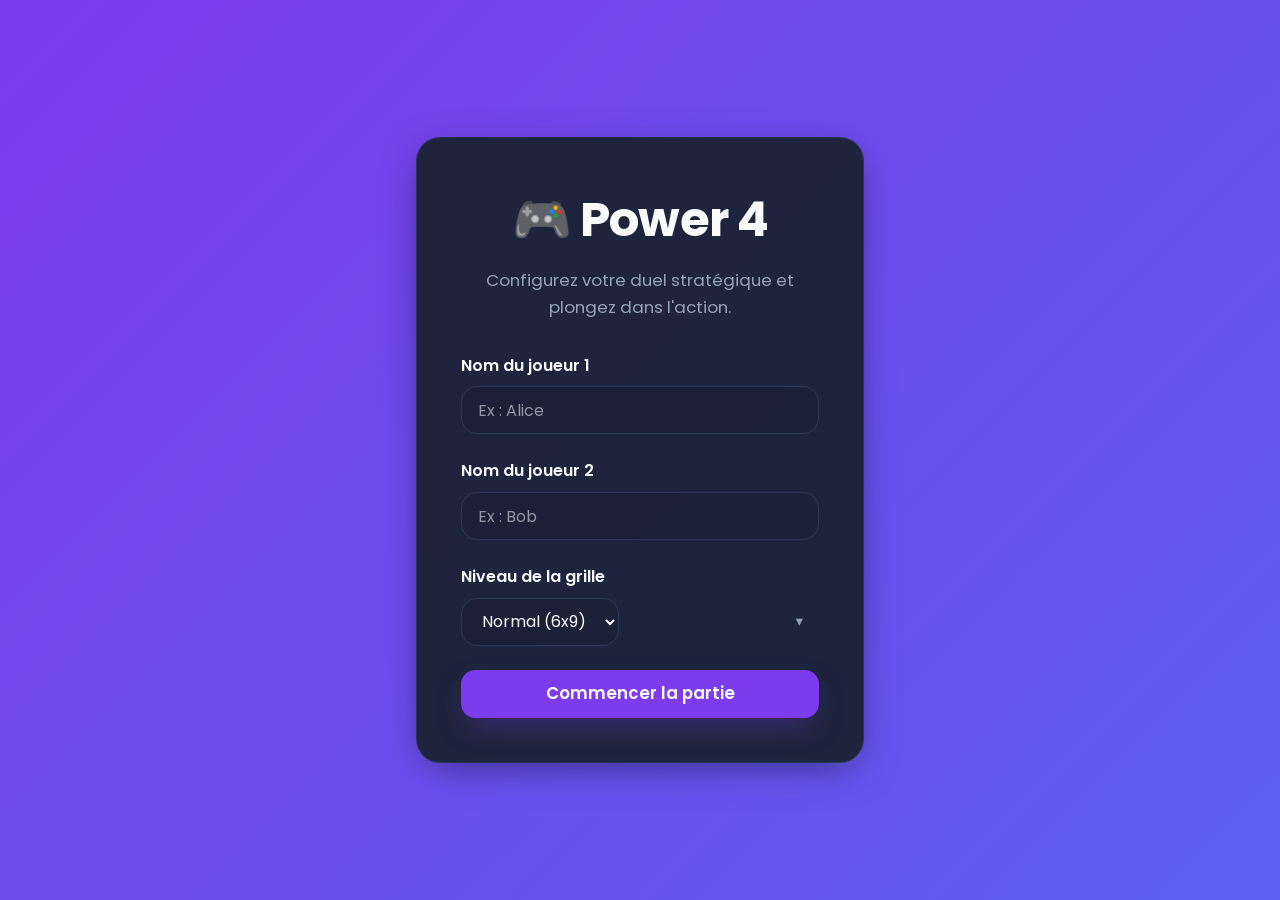
==== commit a9af9ff1: "Yanis" ====
--- a/templates/start.html
+++ b/templates/start.html
@@ -3,41 +3,43 @@
 <head>
     <meta charset="UTF-8">
     <meta name="viewport" content="width=device-width, initial-scale=1.0">
-    <title>Power 4 - Démarrage</title>
+    <title>Power 4 - D&eacute;marrage</title>
+    <link rel="preconnect" href="https://fonts.googleapis.com">
+    <link rel="preconnect" href="https://fonts.gstatic.com" crossorigin>
+    <link href="https://fonts.googleapis.com/css2?family=Poppins:wght@300;400;600;700&display=swap" rel="stylesheet">
     <link rel="stylesheet" href="/static/style.css">
-    <link href="https://fonts.googleapis.com/css2?family=Poppins:wght@300;400;600&display=swap" rel="stylesheet">
 </head>
-<body>
-    <div class="container">
-        <header>
-            <h1>Power 4</h1>
-            <p class="subtitle">Bienvenue ! Configurez votre partie.</p>
-        </header>
-
-        <main>
-            <form action="/start-game" method="post" class="start-form">
-                <div class="form-group">
-                    <label for="player1">Nom du Joueur 1 :</label>
-                    <input type="text" id="player1" name="player1" placeholder="Ex: Alice" required>
-                </div>
-
-                <div class="form-group">
-                    <label for="player2">Nom du Joueur 2 :</label>
-                    <input type="text" id="player2" name="player2" placeholder="Ex: Bob" required>
-                </div>
-
-                <div class="form-group">
-                    <label for="level">Niveau de difficulté :</label>
-                    <select id="level" name="level" required>
-                        <option value="easy">Facile (6x7)</option>
-                        <option value="normal" selected>Normal (6x9)</option>
-                        <option value="hard">Difficile (7x8)</option>
-                    </select>
-                </div>
-
-                <button type="submit" class="start-button">Commencer la partie</button>
-            </form>
-        </main>
+<body class="app-background">
+    <div class="start-screen">
+        <div class="start-card glass-card">
+            <header class="start-header">
+                <h1 class="start-title animate-float">&#127918; Power 4</h1>
+                <p class="start-subtitle">Configurez votre duel strat&eacute;gique et plongez dans l'action.</p>
+            </header>
+            <main>
+                <form action="/start-game" method="post" class="start-form" novalidate>
+                    <div class="form-group">
+                        <label for="player1">Nom du joueur 1</label>
+                        <input type="text" id="player1" name="player1" placeholder="Ex&nbsp;: Alice" required>
+                    </div>
+                    <div class="form-group">
+                        <label for="player2">Nom du joueur 2</label>
+                        <input type="text" id="player2" name="player2" placeholder="Ex&nbsp;: Bob" required>
+                    </div>
+                    <div class="form-group">
+                        <label for="level">Niveau de la grille</label>
+                        <div class="select-wrapper">
+                            <select id="level" name="level" required>
+                                <option value="easy">Facile (6x7)</option>
+                                <option value="normal" selected>Normal (6x9)</option>
+                                <option value="hard">Difficile (7x8)</option>
+                            </select>
+                        </div>
+                    </div>
+                    <button type="submit" class="btn btn-primary btn-large">Commencer la partie</button>
+                </form>
+            </main>
+        </div>
     </div>
 </body>
 </html>
--- a/static/style.css
+++ b/static/style.css
@@ -1,219 +1,631 @@
-/* Reset et base */
-* {
-    margin: 0;
-    padding: 0;
-    box-sizing: border-box;
+/* Power 4 - Modern neon inspired theme */
+
+:root {
+  --background: hsl(222, 47%, 11%);
+  --foreground: hsl(210, 40%, 98%);
+  --primary: hsl(262, 83%, 58%);
+  --primary-foreground: hsl(210, 40%, 98%);
+  --card: hsl(220, 30%, 15%);
+  --card-glass: hsla(220, 30%, 15%, 0.95);
+  --secondary: hsl(217, 33%, 17%);
+  --muted: hsl(217, 33%, 17%);
+  --muted-foreground: hsl(215, 20%, 65%);
+  --accent: hsl(262, 83%, 58%);
+  --destructive: hsl(0, 84%, 60%);
+  --player1: hsl(346, 87%, 57%);
+  --player2: hsl(48, 96%, 53%);
+  --board: hsl(220, 30%, 15%);
+  --cell-empty: hsl(220, 20%, 25%);
+  --border: hsl(217, 33%, 25%);
+  --input: hsl(217, 33%, 25%);
+  --ring: hsl(262, 83%, 58%);
+  --gradient-primary: linear-gradient(135deg, hsl(262, 83%, 58%), hsl(217, 91%, 60%));
+  --gradient-board: linear-gradient(145deg, hsl(220, 30%, 15%), hsl(217, 33%, 17%));
+  --shadow-elevated: 0 10px 40px -10px hsla(0, 0%, 0%, 0.5);
+  --shadow-glow-p1: 0 0 20px hsla(346, 87%, 57%, 0.5);
+  --shadow-glow-p2: 0 0 20px hsla(48, 96%, 53%, 0.5);
+}
+
+*, *::before, *::after {
+  box-sizing: border-box;
+}
+
+html {
+  font-size: 16px;
+  color-scheme: dark;
 }
 
 body {
-    font-family: 'Poppins', sans-serif;
-    background-color: #f5f7fa;
-    color: #333;
-    line-height: 1.6;
-}
-
-.container {
-    max-width: 800px;
-    margin: 0 auto;
-    padding: 20px;
-}
-
-/* Header */
-header {
-    text-align: center;
-    margin-bottom: 30px;
-}
-
-h1 {
-    font-size: 2.5rem;
-    color: #2c3e50;
-    margin-bottom: 10px;
-}
-
-.subtitle {
-    font-size: 1.2rem;
-    color: #7f8c8d;
-    margin-bottom: 20px;
-}
-
-.game-info {
-    background-color: #ecf0f1;
-    padding: 15px;
-    border-radius: 10px;
-    margin-bottom: 20px;
-    box-shadow: 0 2px 10px rgba(0, 0, 0, 0.1);
-}
-
-.game-info h2 {
-    font-size: 1.5rem;
-    margin-bottom: 10px;
-}
-
-.victory span {
-    color: #27ae60;
-    font-weight: 600;
-}
-
-.draw {
-    color: #e74c3c;
-}
-
-.turn-indicator {
-    color: #3498db;
-}
-
-.level-info, .gravity-info {
-    font-size: 1rem;
-    margin: 5px 0;
-}
-
-.level-info span, .gravity-info span {
-    font-weight: 600;
-}
-
-/* Game Board */
-.game-board {
-    display: flex;
-    justify-content: center;
-    margin: 30px auto;
-    background-color: #2c3e50;
-    padding: 20px;
-    border-radius: 15px;
-    box-shadow: 0 5px 15px rgba(0, 0, 0, 0.2);
-    max-width: 700px;
-}
-
-.column {
-    display: flex;
-    flex-direction: column-reverse;
-    margin: 0 3px;
-}
-
-.cell {
-    width: 60px;
-    height: 60px;
-    border-radius: 50%;
-    margin: 3px 0;
-    background-color: #ecf0f1;
-    box-shadow: inset 0 0 5px rgba(0, 0, 0, 0.2);
-    transition: transform 0.2s, box-shadow 0.2s;
-}
-
-.cell:hover {
-    transform: scale(1.05);
-    box-shadow: 0 0 10px rgba(0, 0, 0, 0.3);
-}
-
-.player1 {
-    background-color: #e74c3c;
-    box-shadow: 0 0 10px rgba(231, 76, 60, 0.5);
-}
-
-.player2 {
-    background-color: #f1c40f;
-    box-shadow: 0 0 10px rgba(241, 196, 15, 0.5);
-}
-
-/* Forms */
-form {
-    display: flex;
-    flex-direction: column;
-    align-items: center;
-    margin-top: 20px;
+  margin: 0;
+  min-height: 100vh;
+  font-family: "Poppins", system-ui, -apple-system, "Segoe UI", sans-serif;
+  font-weight: 400;
+  background-color: var(--background);
+  color: var(--foreground);
+  line-height: 1.6;
+}
+
+body.app-background {
+  background-image: var(--gradient-primary);
+  background-size: 200% 200%;
+  background-attachment: fixed;
+}
+
+a {
+  color: inherit;
+  text-decoration: none;
+}
+
+ul {
+  list-style: none;
+  margin: 0;
+  padding: 0;
+}
+
+img {
+  max-width: 100%;
+  display: block;
+}
+
+button,
+input,
+select {
+  font: inherit;
+  color: inherit;
+  background: none;
+  border: none;
+}
+
+button {
+  cursor: pointer;
+}
+
+button:disabled {
+  cursor: not-allowed;
+}
+
+::selection {
+  background: hsla(262, 83%, 58%, 0.35);
+  color: var(--foreground);
+}
+
+.subtle {
+  color: var(--muted-foreground);
+}
+
+.glass-card {
+  background: var(--card-glass);
+  backdrop-filter: blur(18px);
+  border: 1px solid hsla(217, 33%, 45%, 0.25);
+  box-shadow: var(--shadow-elevated);
+  border-radius: 1.5rem;
+}
+
+.animate-float {
+  animation: float 3s ease-in-out infinite;
+}
+
+/* Start screen */
+.start-screen {
+  min-height: 100vh;
+  display: flex;
+  align-items: center;
+  justify-content: center;
+  padding: 2rem 1.5rem;
+}
+
+.start-card {
+  width: min(100%, 28rem);
+  padding: clamp(2rem, 4vw, 2.75rem);
+  display: flex;
+  flex-direction: column;
+  gap: 2rem;
+}
+
+.start-header {
+  text-align: center;
+}
+
+.start-title {
+  margin: 0;
+  font-size: clamp(2.25rem, 6vw, 3rem);
+  font-weight: 700;
+  letter-spacing: -0.02em;
+}
+
+.start-subtitle {
+  margin: 0.5rem 0 0;
+  font-size: 1.05rem;
+  color: var(--muted-foreground);
+}
+
+.start-form {
+  display: grid;
+  gap: 1.5rem;
 }
 
 .form-group {
-    margin: 10px 0;
-    width: 100%;
-    max-width: 300px;
+  display: grid;
+  gap: 0.5rem;
 }
 
 .form-group label {
-    display: block;
-    margin-bottom: 5px;
-    font-weight: 500;
-    color: #2c3e50;
+  font-weight: 600;
+  font-size: 1rem;
 }
 
 .form-group input,
 .form-group select {
-    width: 100%;
-    padding: 10px;
-    border: 1px solid #bdc3c7;
-    border-radius: 5px;
-    font-size: 1rem;
+  height: 3rem;
+  padding: 0 1rem;
+  border-radius: 1rem;
+  border: 1px solid var(--input);
+  background: rgba(0, 0, 0, 0.1);
+  transition: border-color 0.2s ease, box-shadow 0.2s ease, transform 0.2s ease;
+}
+
+.form-group input::placeholder {
+  color: hsla(215, 20%, 85%, 0.65);
 }
 
 .form-group input:focus,
 .form-group select:focus {
-    outline: none;
-    border-color: #3498db;
-    box-shadow: 0 0 5px rgba(52, 152, 219, 0.5);
-}
-
-/* Buttons */
-button {
-    padding: 10px 20px;
-    border: none;
-    border-radius: 5px;
-    font-size: 1rem;
-    font-weight: 500;
-    cursor: pointer;
-    transition: background-color 0.3s, transform 0.2s;
-}
-
-button:hover {
-    transform: translateY(-2px);
-}
-
-.play-button {
-    background-color: #3498db;
-    color: white;
-    margin-top: 10px;
-}
-
-.play-button:hover {
-    background-color: #2980b9;
-}
-
-.reset-button {
-    background-color: #e74c3c;
-    color: white;
-    margin-top: 20px;
-}
-
-.reset-button:hover {
-    background-color: #c0392b;
-}
-
-.start-button {
-    background-color: #2ecc71;
-    color: white;
-    margin-top: 20px;
-    padding: 12px 25px;
-    font-size: 1.1rem;
-}
-
-.start-button:hover {
-    background-color: #27ae60;
-}
-
-/* Footer */
-footer {
-    display: flex;
+  outline: none;
+  border-color: var(--ring);
+  box-shadow: 0 0 0 2px hsla(262, 83%, 58%, 0.35);
+}
+
+.select-wrapper {
+  position: relative;
+}
+
+.select-wrapper::after {
+  content: "\25BE";
+  position: absolute;
+  right: 1rem;
+  top: 50%;
+  transform: translateY(-50%);
+  pointer-events: none;
+  color: var(--muted-foreground);
+  font-size: 0.9rem;
+}
+
+.btn {
+  display: inline-flex;
+  align-items: center;
+  justify-content: center;
+  gap: 0.5rem;
+  padding: 0.65rem 1.5rem;
+  border-radius: 0.9rem;
+  border: 1px solid transparent;
+  font-weight: 600;
+  transition: transform 0.2s ease, box-shadow 0.2s ease, background-color 0.2s ease, opacity 0.2s ease;
+}
+
+.btn-large {
+  height: 3rem;
+  font-size: 1.05rem;
+}
+
+.btn-primary {
+  background: var(--primary);
+  color: var(--primary-foreground);
+  box-shadow: 0 12px 32px -12px hsla(262, 83%, 58%, 0.55);
+}
+
+.btn-primary:hover:not(:disabled) {
+  transform: translateY(-1px) scale(1.02);
+  box-shadow: 0 18px 42px -14px hsla(262, 83%, 58%, 0.6);
+}
+
+.btn-secondary {
+  background: hsla(217, 33%, 17%, 0.85);
+  color: var(--foreground);
+  border-color: hsla(217, 33%, 40%, 0.4);
+}
+
+.btn-secondary:hover:not(:disabled) {
+  transform: translateY(-1px) scale(1.02);
+  opacity: 0.92;
+}
+
+.btn-destructive {
+  background: var(--destructive);
+  color: var(--foreground);
+  box-shadow: 0 12px 32px -12px hsla(0, 84%, 60%, 0.55);
+}
+
+.btn-destructive:hover:not(:disabled) {
+  transform: translateY(-1px) scale(1.02);
+  box-shadow: 0 18px 42px -14px hsla(0, 84%, 60%, 0.6);
+}
+
+/* Game layout */
+.game-layout {
+  min-height: 100vh;
+  display: grid;
+  grid-template-rows: auto 1fr auto;
+  gap: clamp(1.5rem, 3vw, 2.5rem);
+  padding: clamp(1.5rem, 4vw, 3rem);
+}
+
+.game-header {
+  display: flex;
+  flex-direction: column;
+  gap: clamp(1rem, 3vw, 1.75rem);
+  align-items: center;
+}
+
+.game-title {
+  margin: 0;
+  font-size: clamp(2.75rem, 8vw, 4rem);
+  font-weight: 700;
+  letter-spacing: -0.015em;
+  text-align: center;
+  text-shadow: 0 10px 45px hsla(262, 83%, 58%, 0.35);
+}
+
+.status-card {
+  width: min(100%, 38rem);
+  padding: clamp(1.75rem, 4vw, 2.25rem);
+  display: grid;
+  gap: 0.75rem;
+  text-align: center;
+}
+
+.status-label {
+  font-size: 0.95rem;
+  letter-spacing: 0.08em;
+  text-transform: uppercase;
+}
+
+.status-message {
+  margin: 0;
+  display: inline-flex;
+  align-items: center;
+  gap: 0.6rem;
+  justify-content: center;
+  font-size: clamp(1.4rem, 3vw, 1.75rem);
+  font-weight: 600;
+}
+
+.status-emoji {
+  font-size: clamp(1.4rem, 3vw, 1.8rem);
+}
+
+.status-player {
+  margin: 0;
+  font-size: clamp(1.4rem, 3vw, 1.75rem);
+  font-weight: 700;
+}
+
+.status-player--p1 {
+  color: var(--player1);
+  text-shadow: var(--shadow-glow-p1);
+}
+
+.status-player--p2 {
+  color: var(--player2);
+  text-shadow: var(--shadow-glow-p2);
+}
+
+.status-versus {
+  display: inline-flex;
+  align-items: center;
+  gap: 1rem;
+  justify-content: center;
+  margin-top: 0.75rem;
+  font-size: 0.95rem;
+}
+
+.status-badge {
+  display: inline-flex;
+  align-items: center;
+  gap: 0.5rem;
+  padding: 0.35rem 0.9rem;
+  border-radius: 999px;
+  background: hsla(217, 33%, 20%, 0.65);
+  border: 1px solid hsla(217, 33%, 40%, 0.25);
+  font-weight: 500;
+}
+
+.status-badge--p1 .status-dot {
+  background: var(--player1);
+  box-shadow: var(--shadow-glow-p1);
+}
+
+.status-badge--p2 .status-dot {
+  background: var(--player2);
+  box-shadow: var(--shadow-glow-p2);
+}
+
+.status-dot {
+  width: 0.9rem;
+  height: 0.9rem;
+  border-radius: 50%;
+}
+
+.status-separator {
+  font-weight: 700;
+  color: var(--muted-foreground);
+  letter-spacing: 0.05em;
+}
+
+.status-meta {
+  margin: 0.3rem 0 0;
+  font-size: 0.95rem;
+}
+
+.game-main {
+  display: grid;
+  gap: 2rem;
+  justify-items: center;
+}
+
+.board-form {
+  width: min(100%, 64rem);
+}
+
+.board-surface {
+  background: var(--gradient-board);
+  border-radius: clamp(1.25rem, 3vw, 1.75rem);
+  padding: clamp(1.25rem, 3vw, 1.75rem);
+  box-shadow: var(--shadow-elevated);
+  border: 1px solid hsla(217, 33%, 45%, 0.25);
+}
+
+.board-grid {
+  display: grid;
+  gap: clamp(0.75rem, 2vw, 1.1rem);
+  grid-template-columns: repeat(var(--column-count, 7), 1fr);
+}
+
+.board-grid--disabled {
+  opacity: 0.65;
+  pointer-events: none;
+}
+
+.board-column {
+  position: relative;
+  background: transparent;
+  border: none;
+  padding: 0;
+  display: flex;
+  flex-direction: column;
+  align-items: center;
+}
+
+.board-column--disabled {
+  cursor: not-allowed;
+}
+
+.board-column:focus-visible {
+  outline: 2px solid var(--ring);
+  outline-offset: 0.2rem;
+}
+
+.hover-indicator {
+  position: absolute;
+  top: clamp(-2.75rem, -8vw, -2.35rem);
+  left: 50%;
+  transform: translate(-50%, -6px);
+  font-size: clamp(1.35rem, 2.5vw, 1.6rem);
+  opacity: 0;
+  transition: opacity 0.2s ease, transform 0.2s ease;
+  filter: drop-shadow(0 4px 10px hsla(0, 0%, 0%, 0.45));
+  pointer-events: none;
+}
+
+.board-column:hover .hover-indicator {
+  opacity: 1;
+  transform: translate(-50%, -14px);
+}
+
+.column-stack {
+  display: grid;
+  gap: clamp(0.65rem, 2vw, 0.9rem);
+  grid-auto-rows: clamp(3.25rem, 8vw, 4rem);
+  justify-items: center;
+}
+
+.cell {
+  width: clamp(3.25rem, 8vw, 4rem);
+  height: clamp(3.25rem, 8vw, 4rem);
+  border-radius: 50%;
+  background: radial-gradient(circle at 35% 25%, hsla(220, 20%, 38%, 0.6) 0%, var(--cell-empty) 55%, hsl(220, 22%, 15%) 100%);
+  box-shadow:
+    inset 14px 16px 20px hsla(0, 0%, 0%, 0.5),
+    inset -14px -16px 20px hsla(0, 0%, 100%, 0.05);
+  position: relative;
+  overflow: hidden;
+  transition: transform 0.3s ease, box-shadow 0.3s ease, border 0.3s ease;
+}
+
+.cell.player1,
+.cell.player2 {
+  transform: scale(0.97);
+  animation: drop 0.65s cubic-bezier(0.34, 1.56, 0.64, 1) both;
+}
+
+.cell.player1 {
+  background: radial-gradient(circle at 35% 25%, hsl(346, 87%, 72%) 0%, var(--player1) 55%, hsl(346, 87%, 40%) 100%);
+  box-shadow:
+    var(--shadow-glow-p1),
+    inset 12px 14px 18px hsla(0, 0%, 0%, 0.45),
+    inset -12px -12px 14px hsla(0, 0%, 100%, 0.12);
+}
+
+.cell.player2 {
+  background: radial-gradient(circle at 35% 25%, hsl(48, 96%, 72%) 0%, var(--player2) 55%, hsl(48, 96%, 35%) 100%);
+  box-shadow:
+    var(--shadow-glow-p2),
+    inset 12px 14px 18px hsla(0, 0%, 0%, 0.45),
+    inset -12px -12px 14px hsla(0, 0%, 100%, 0.12);
+}
+
+.cell.player1::after,
+.cell.player2::after {
+  content: "";
+  position: absolute;
+  inset: 22% 24% 46% 24%;
+  border-radius: 50%;
+  background: radial-gradient(circle at 35% 20%, hsla(0, 0%, 100%, 0.9) 0%, transparent 70%);
+  opacity: 0.85;
+}
+
+.cell.last {
+  border: 4px solid var(--ring);
+  animation: pulse-glow 2s ease-in-out infinite;
+}
+
+.cell.drop-in {
+  animation: drop 0.65s cubic-bezier(0.34, 1.56, 0.64, 1) both;
+}
+
+.legend {
+  display: inline-flex;
+  gap: 1.25rem;
+  align-items: center;
+  justify-content: center;
+  padding: 0.75rem 1.25rem;
+  background: hsla(217, 33%, 18%, 0.6);
+  border-radius: 999px;
+  border: 1px solid hsla(217, 33%, 40%, 0.25);
+  box-shadow: 0 8px 24px -12px hsla(0, 0%, 0%, 0.35);
+}
+
+.legend li {
+  display: inline-flex;
+  align-items: center;
+  gap: 0.5rem;
+  font-weight: 500;
+}
+
+.legend-dot {
+  width: 0.85rem;
+  height: 0.85rem;
+  border-radius: 50%;
+}
+
+.legend-dot--p1 {
+  background: var(--player1);
+  box-shadow: var(--shadow-glow-p1);
+}
+
+.legend-dot--p2 {
+  background: var(--player2);
+  box-shadow: var(--shadow-glow-p2);
+}
+
+.game-actions {
+  display: flex;
+  gap: 1rem;
+  justify-content: center;
+  flex-wrap: wrap;
+}
+
+.game-actions .btn {
+  min-width: 11rem;
+}
+
+/* Responsive */
+@media (max-width: 1024px) {
+  .board-form {
+    width: 100%;
+  }
+
+  .board-grid {
+    gap: 0.75rem;
+  }
+
+  .column-stack {
+    gap: 0.75rem;
+  }
+}
+
+@media (max-width: 768px) {
+  .start-card {
+    padding: 2rem;
+  }
+
+  .game-layout {
+    padding: 2rem 1.25rem;
+  }
+
+  .board-surface {
+    padding: 1.25rem;
+  }
+
+  .game-actions .btn {
+    min-width: 100%;
+  }
+
+  .legend {
     flex-direction: column;
-    align-items: center;
-    margin-top: 20px;
-}
-
-/* Responsive */
-@media (max-width: 600px) {
-    .game-board {
-        padding: 10px;
-    }
-
-    .cell {
-        width: 40px;
-        height: 40px;
-    }
-}
+    gap: 0.75rem;
+  }
+}
+
+@media (max-width: 480px) {
+  .start-card {
+    padding: 1.75rem;
+  }
+
+  .game-title {
+    font-size: 2.75rem;
+  }
+
+  .status-versus {
+    flex-direction: column;
+    gap: 0.75rem;
+  }
+}
+
+@media (prefers-reduced-motion: reduce) {
+  *, *::before, *::after {
+    animation-duration: 0.01ms !important;
+    animation-iteration-count: 1 !important;
+    transition-duration: 0.01ms !important;
+    scroll-behavior: auto !important;
+  }
+}
+
+/* Animations */
+@keyframes drop {
+  0% {
+    transform: translateY(-500px) scale(0.9);
+    opacity: 0;
+  }
+  60% {
+    transform: translateY(10px) scale(1);
+    opacity: 1;
+  }
+  80% {
+    transform: translateY(-5px);
+  }
+  100% {
+    transform: translateY(0);
+  }
+}
+
+@keyframes pulse-glow {
+  0%, 100% {
+    box-shadow:
+      0 0 0 4px var(--ring),
+      0 0 30px hsla(262, 83%, 58%, 0.6);
+  }
+  50% {
+    box-shadow:
+      0 0 0 6px var(--ring),
+      0 0 50px hsla(262, 83%, 58%, 0.85);
+  }
+}
+
+@keyframes float {
+  0%, 100% {
+    transform: translateY(0);
+  }
+  50% {
+    transform: translateY(-10px);
+  }
+}
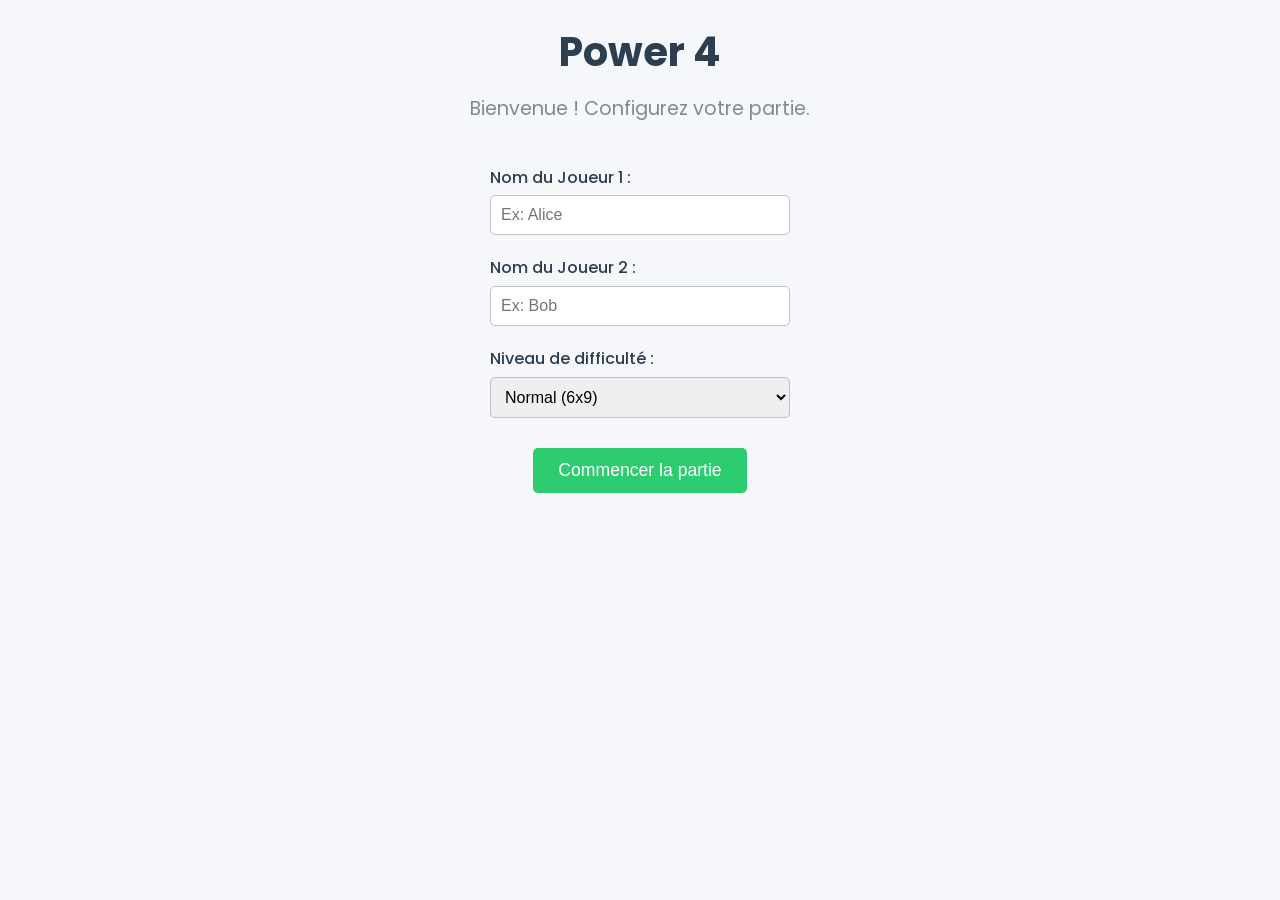
==== commit c53e79b7: "Revert "Yanis" This reverts commit a9af9ff108dacb42293522bbbd282f109f456f40." ====
--- a/templates/start.html
+++ b/templates/start.html
@@ -3,43 +3,41 @@
 <head>
     <meta charset="UTF-8">
     <meta name="viewport" content="width=device-width, initial-scale=1.0">
-    <title>Power 4 - D&eacute;marrage</title>
-    <link rel="preconnect" href="https://fonts.googleapis.com">
-    <link rel="preconnect" href="https://fonts.gstatic.com" crossorigin>
-    <link href="https://fonts.googleapis.com/css2?family=Poppins:wght@300;400;600;700&display=swap" rel="stylesheet">
+    <title>Power 4 - Démarrage</title>
     <link rel="stylesheet" href="/static/style.css">
+    <link href="https://fonts.googleapis.com/css2?family=Poppins:wght@300;400;600&display=swap" rel="stylesheet">
 </head>
-<body class="app-background">
-    <div class="start-screen">
-        <div class="start-card glass-card">
-            <header class="start-header">
-                <h1 class="start-title animate-float">&#127918; Power 4</h1>
-                <p class="start-subtitle">Configurez votre duel strat&eacute;gique et plongez dans l'action.</p>
-            </header>
-            <main>
-                <form action="/start-game" method="post" class="start-form" novalidate>
-                    <div class="form-group">
-                        <label for="player1">Nom du joueur 1</label>
-                        <input type="text" id="player1" name="player1" placeholder="Ex&nbsp;: Alice" required>
-                    </div>
-                    <div class="form-group">
-                        <label for="player2">Nom du joueur 2</label>
-                        <input type="text" id="player2" name="player2" placeholder="Ex&nbsp;: Bob" required>
-                    </div>
-                    <div class="form-group">
-                        <label for="level">Niveau de la grille</label>
-                        <div class="select-wrapper">
-                            <select id="level" name="level" required>
-                                <option value="easy">Facile (6x7)</option>
-                                <option value="normal" selected>Normal (6x9)</option>
-                                <option value="hard">Difficile (7x8)</option>
-                            </select>
-                        </div>
-                    </div>
-                    <button type="submit" class="btn btn-primary btn-large">Commencer la partie</button>
-                </form>
-            </main>
-        </div>
+<body>
+    <div class="container">
+        <header>
+            <h1>Power 4</h1>
+            <p class="subtitle">Bienvenue ! Configurez votre partie.</p>
+        </header>
+
+        <main>
+            <form action="/start-game" method="post" class="start-form">
+                <div class="form-group">
+                    <label for="player1">Nom du Joueur 1 :</label>
+                    <input type="text" id="player1" name="player1" placeholder="Ex: Alice" required>
+                </div>
+
+                <div class="form-group">
+                    <label for="player2">Nom du Joueur 2 :</label>
+                    <input type="text" id="player2" name="player2" placeholder="Ex: Bob" required>
+                </div>
+
+                <div class="form-group">
+                    <label for="level">Niveau de difficulté :</label>
+                    <select id="level" name="level" required>
+                        <option value="easy">Facile (6x7)</option>
+                        <option value="normal" selected>Normal (6x9)</option>
+                        <option value="hard">Difficile (7x8)</option>
+                    </select>
+                </div>
+
+                <button type="submit" class="start-button">Commencer la partie</button>
+            </form>
+        </main>
     </div>
 </body>
 </html>
--- a/static/style.css
+++ b/static/style.css
@@ -1,631 +1,219 @@
-/* Power 4 - Modern neon inspired theme */
-
-:root {
-  --background: hsl(222, 47%, 11%);
-  --foreground: hsl(210, 40%, 98%);
-  --primary: hsl(262, 83%, 58%);
-  --primary-foreground: hsl(210, 40%, 98%);
-  --card: hsl(220, 30%, 15%);
-  --card-glass: hsla(220, 30%, 15%, 0.95);
-  --secondary: hsl(217, 33%, 17%);
-  --muted: hsl(217, 33%, 17%);
-  --muted-foreground: hsl(215, 20%, 65%);
-  --accent: hsl(262, 83%, 58%);
-  --destructive: hsl(0, 84%, 60%);
-  --player1: hsl(346, 87%, 57%);
-  --player2: hsl(48, 96%, 53%);
-  --board: hsl(220, 30%, 15%);
-  --cell-empty: hsl(220, 20%, 25%);
-  --border: hsl(217, 33%, 25%);
-  --input: hsl(217, 33%, 25%);
-  --ring: hsl(262, 83%, 58%);
-  --gradient-primary: linear-gradient(135deg, hsl(262, 83%, 58%), hsl(217, 91%, 60%));
-  --gradient-board: linear-gradient(145deg, hsl(220, 30%, 15%), hsl(217, 33%, 17%));
-  --shadow-elevated: 0 10px 40px -10px hsla(0, 0%, 0%, 0.5);
-  --shadow-glow-p1: 0 0 20px hsla(346, 87%, 57%, 0.5);
-  --shadow-glow-p2: 0 0 20px hsla(48, 96%, 53%, 0.5);
-}
-
-*, *::before, *::after {
-  box-sizing: border-box;
-}
-
-html {
-  font-size: 16px;
-  color-scheme: dark;
+/* Reset et base */
+* {
+    margin: 0;
+    padding: 0;
+    box-sizing: border-box;
 }
 
 body {
-  margin: 0;
-  min-height: 100vh;
-  font-family: "Poppins", system-ui, -apple-system, "Segoe UI", sans-serif;
-  font-weight: 400;
-  background-color: var(--background);
-  color: var(--foreground);
-  line-height: 1.6;
-}
-
-body.app-background {
-  background-image: var(--gradient-primary);
-  background-size: 200% 200%;
-  background-attachment: fixed;
-}
-
-a {
-  color: inherit;
-  text-decoration: none;
-}
-
-ul {
-  list-style: none;
-  margin: 0;
-  padding: 0;
-}
-
-img {
-  max-width: 100%;
-  display: block;
-}
-
-button,
-input,
-select {
-  font: inherit;
-  color: inherit;
-  background: none;
-  border: none;
-}
-
-button {
-  cursor: pointer;
-}
-
-button:disabled {
-  cursor: not-allowed;
-}
-
-::selection {
-  background: hsla(262, 83%, 58%, 0.35);
-  color: var(--foreground);
-}
-
-.subtle {
-  color: var(--muted-foreground);
-}
-
-.glass-card {
-  background: var(--card-glass);
-  backdrop-filter: blur(18px);
-  border: 1px solid hsla(217, 33%, 45%, 0.25);
-  box-shadow: var(--shadow-elevated);
-  border-radius: 1.5rem;
-}
-
-.animate-float {
-  animation: float 3s ease-in-out infinite;
-}
-
-/* Start screen */
-.start-screen {
-  min-height: 100vh;
-  display: flex;
-  align-items: center;
-  justify-content: center;
-  padding: 2rem 1.5rem;
-}
-
-.start-card {
-  width: min(100%, 28rem);
-  padding: clamp(2rem, 4vw, 2.75rem);
-  display: flex;
-  flex-direction: column;
-  gap: 2rem;
-}
-
-.start-header {
-  text-align: center;
-}
-
-.start-title {
-  margin: 0;
-  font-size: clamp(2.25rem, 6vw, 3rem);
-  font-weight: 700;
-  letter-spacing: -0.02em;
-}
-
-.start-subtitle {
-  margin: 0.5rem 0 0;
-  font-size: 1.05rem;
-  color: var(--muted-foreground);
-}
-
-.start-form {
-  display: grid;
-  gap: 1.5rem;
+    font-family: 'Poppins', sans-serif;
+    background-color: #f5f7fa;
+    color: #333;
+    line-height: 1.6;
+}
+
+.container {
+    max-width: 800px;
+    margin: 0 auto;
+    padding: 20px;
+}
+
+/* Header */
+header {
+    text-align: center;
+    margin-bottom: 30px;
+}
+
+h1 {
+    font-size: 2.5rem;
+    color: #2c3e50;
+    margin-bottom: 10px;
+}
+
+.subtitle {
+    font-size: 1.2rem;
+    color: #7f8c8d;
+    margin-bottom: 20px;
+}
+
+.game-info {
+    background-color: #ecf0f1;
+    padding: 15px;
+    border-radius: 10px;
+    margin-bottom: 20px;
+    box-shadow: 0 2px 10px rgba(0, 0, 0, 0.1);
+}
+
+.game-info h2 {
+    font-size: 1.5rem;
+    margin-bottom: 10px;
+}
+
+.victory span {
+    color: #27ae60;
+    font-weight: 600;
+}
+
+.draw {
+    color: #e74c3c;
+}
+
+.turn-indicator {
+    color: #3498db;
+}
+
+.level-info, .gravity-info {
+    font-size: 1rem;
+    margin: 5px 0;
+}
+
+.level-info span, .gravity-info span {
+    font-weight: 600;
+}
+
+/* Game Board */
+.game-board {
+    display: flex;
+    justify-content: center;
+    margin: 30px auto;
+    background-color: #2c3e50;
+    padding: 20px;
+    border-radius: 15px;
+    box-shadow: 0 5px 15px rgba(0, 0, 0, 0.2);
+    max-width: 700px;
+}
+
+.column {
+    display: flex;
+    flex-direction: column-reverse;
+    margin: 0 3px;
+}
+
+.cell {
+    width: 60px;
+    height: 60px;
+    border-radius: 50%;
+    margin: 3px 0;
+    background-color: #ecf0f1;
+    box-shadow: inset 0 0 5px rgba(0, 0, 0, 0.2);
+    transition: transform 0.2s, box-shadow 0.2s;
+}
+
+.cell:hover {
+    transform: scale(1.05);
+    box-shadow: 0 0 10px rgba(0, 0, 0, 0.3);
+}
+
+.player1 {
+    background-color: #e74c3c;
+    box-shadow: 0 0 10px rgba(231, 76, 60, 0.5);
+}
+
+.player2 {
+    background-color: #f1c40f;
+    box-shadow: 0 0 10px rgba(241, 196, 15, 0.5);
+}
+
+/* Forms */
+form {
+    display: flex;
+    flex-direction: column;
+    align-items: center;
+    margin-top: 20px;
 }
 
 .form-group {
-  display: grid;
-  gap: 0.5rem;
+    margin: 10px 0;
+    width: 100%;
+    max-width: 300px;
 }
 
 .form-group label {
-  font-weight: 600;
-  font-size: 1rem;
+    display: block;
+    margin-bottom: 5px;
+    font-weight: 500;
+    color: #2c3e50;
 }
 
 .form-group input,
 .form-group select {
-  height: 3rem;
-  padding: 0 1rem;
-  border-radius: 1rem;
-  border: 1px solid var(--input);
-  background: rgba(0, 0, 0, 0.1);
-  transition: border-color 0.2s ease, box-shadow 0.2s ease, transform 0.2s ease;
-}
-
-.form-group input::placeholder {
-  color: hsla(215, 20%, 85%, 0.65);
+    width: 100%;
+    padding: 10px;
+    border: 1px solid #bdc3c7;
+    border-radius: 5px;
+    font-size: 1rem;
 }
 
 .form-group input:focus,
 .form-group select:focus {
-  outline: none;
-  border-color: var(--ring);
-  box-shadow: 0 0 0 2px hsla(262, 83%, 58%, 0.35);
-}
-
-.select-wrapper {
-  position: relative;
-}
-
-.select-wrapper::after {
-  content: "\25BE";
-  position: absolute;
-  right: 1rem;
-  top: 50%;
-  transform: translateY(-50%);
-  pointer-events: none;
-  color: var(--muted-foreground);
-  font-size: 0.9rem;
-}
-
-.btn {
-  display: inline-flex;
-  align-items: center;
-  justify-content: center;
-  gap: 0.5rem;
-  padding: 0.65rem 1.5rem;
-  border-radius: 0.9rem;
-  border: 1px solid transparent;
-  font-weight: 600;
-  transition: transform 0.2s ease, box-shadow 0.2s ease, background-color 0.2s ease, opacity 0.2s ease;
-}
-
-.btn-large {
-  height: 3rem;
-  font-size: 1.05rem;
-}
-
-.btn-primary {
-  background: var(--primary);
-  color: var(--primary-foreground);
-  box-shadow: 0 12px 32px -12px hsla(262, 83%, 58%, 0.55);
-}
-
-.btn-primary:hover:not(:disabled) {
-  transform: translateY(-1px) scale(1.02);
-  box-shadow: 0 18px 42px -14px hsla(262, 83%, 58%, 0.6);
-}
-
-.btn-secondary {
-  background: hsla(217, 33%, 17%, 0.85);
-  color: var(--foreground);
-  border-color: hsla(217, 33%, 40%, 0.4);
-}
-
-.btn-secondary:hover:not(:disabled) {
-  transform: translateY(-1px) scale(1.02);
-  opacity: 0.92;
-}
-
-.btn-destructive {
-  background: var(--destructive);
-  color: var(--foreground);
-  box-shadow: 0 12px 32px -12px hsla(0, 84%, 60%, 0.55);
-}
-
-.btn-destructive:hover:not(:disabled) {
-  transform: translateY(-1px) scale(1.02);
-  box-shadow: 0 18px 42px -14px hsla(0, 84%, 60%, 0.6);
-}
-
-/* Game layout */
-.game-layout {
-  min-height: 100vh;
-  display: grid;
-  grid-template-rows: auto 1fr auto;
-  gap: clamp(1.5rem, 3vw, 2.5rem);
-  padding: clamp(1.5rem, 4vw, 3rem);
-}
-
-.game-header {
-  display: flex;
-  flex-direction: column;
-  gap: clamp(1rem, 3vw, 1.75rem);
-  align-items: center;
-}
-
-.game-title {
-  margin: 0;
-  font-size: clamp(2.75rem, 8vw, 4rem);
-  font-weight: 700;
-  letter-spacing: -0.015em;
-  text-align: center;
-  text-shadow: 0 10px 45px hsla(262, 83%, 58%, 0.35);
-}
-
-.status-card {
-  width: min(100%, 38rem);
-  padding: clamp(1.75rem, 4vw, 2.25rem);
-  display: grid;
-  gap: 0.75rem;
-  text-align: center;
-}
-
-.status-label {
-  font-size: 0.95rem;
-  letter-spacing: 0.08em;
-  text-transform: uppercase;
-}
-
-.status-message {
-  margin: 0;
-  display: inline-flex;
-  align-items: center;
-  gap: 0.6rem;
-  justify-content: center;
-  font-size: clamp(1.4rem, 3vw, 1.75rem);
-  font-weight: 600;
-}
-
-.status-emoji {
-  font-size: clamp(1.4rem, 3vw, 1.8rem);
-}
-
-.status-player {
-  margin: 0;
-  font-size: clamp(1.4rem, 3vw, 1.75rem);
-  font-weight: 700;
-}
-
-.status-player--p1 {
-  color: var(--player1);
-  text-shadow: var(--shadow-glow-p1);
-}
-
-.status-player--p2 {
-  color: var(--player2);
-  text-shadow: var(--shadow-glow-p2);
-}
-
-.status-versus {
-  display: inline-flex;
-  align-items: center;
-  gap: 1rem;
-  justify-content: center;
-  margin-top: 0.75rem;
-  font-size: 0.95rem;
-}
-
-.status-badge {
-  display: inline-flex;
-  align-items: center;
-  gap: 0.5rem;
-  padding: 0.35rem 0.9rem;
-  border-radius: 999px;
-  background: hsla(217, 33%, 20%, 0.65);
-  border: 1px solid hsla(217, 33%, 40%, 0.25);
-  font-weight: 500;
-}
-
-.status-badge--p1 .status-dot {
-  background: var(--player1);
-  box-shadow: var(--shadow-glow-p1);
-}
-
-.status-badge--p2 .status-dot {
-  background: var(--player2);
-  box-shadow: var(--shadow-glow-p2);
-}
-
-.status-dot {
-  width: 0.9rem;
-  height: 0.9rem;
-  border-radius: 50%;
-}
-
-.status-separator {
-  font-weight: 700;
-  color: var(--muted-foreground);
-  letter-spacing: 0.05em;
-}
-
-.status-meta {
-  margin: 0.3rem 0 0;
-  font-size: 0.95rem;
-}
-
-.game-main {
-  display: grid;
-  gap: 2rem;
-  justify-items: center;
-}
-
-.board-form {
-  width: min(100%, 64rem);
-}
-
-.board-surface {
-  background: var(--gradient-board);
-  border-radius: clamp(1.25rem, 3vw, 1.75rem);
-  padding: clamp(1.25rem, 3vw, 1.75rem);
-  box-shadow: var(--shadow-elevated);
-  border: 1px solid hsla(217, 33%, 45%, 0.25);
-}
-
-.board-grid {
-  display: grid;
-  gap: clamp(0.75rem, 2vw, 1.1rem);
-  grid-template-columns: repeat(var(--column-count, 7), 1fr);
-}
-
-.board-grid--disabled {
-  opacity: 0.65;
-  pointer-events: none;
-}
-
-.board-column {
-  position: relative;
-  background: transparent;
-  border: none;
-  padding: 0;
-  display: flex;
-  flex-direction: column;
-  align-items: center;
-}
-
-.board-column--disabled {
-  cursor: not-allowed;
-}
-
-.board-column:focus-visible {
-  outline: 2px solid var(--ring);
-  outline-offset: 0.2rem;
-}
-
-.hover-indicator {
-  position: absolute;
-  top: clamp(-2.75rem, -8vw, -2.35rem);
-  left: 50%;
-  transform: translate(-50%, -6px);
-  font-size: clamp(1.35rem, 2.5vw, 1.6rem);
-  opacity: 0;
-  transition: opacity 0.2s ease, transform 0.2s ease;
-  filter: drop-shadow(0 4px 10px hsla(0, 0%, 0%, 0.45));
-  pointer-events: none;
-}
-
-.board-column:hover .hover-indicator {
-  opacity: 1;
-  transform: translate(-50%, -14px);
-}
-
-.column-stack {
-  display: grid;
-  gap: clamp(0.65rem, 2vw, 0.9rem);
-  grid-auto-rows: clamp(3.25rem, 8vw, 4rem);
-  justify-items: center;
-}
-
-.cell {
-  width: clamp(3.25rem, 8vw, 4rem);
-  height: clamp(3.25rem, 8vw, 4rem);
-  border-radius: 50%;
-  background: radial-gradient(circle at 35% 25%, hsla(220, 20%, 38%, 0.6) 0%, var(--cell-empty) 55%, hsl(220, 22%, 15%) 100%);
-  box-shadow:
-    inset 14px 16px 20px hsla(0, 0%, 0%, 0.5),
-    inset -14px -16px 20px hsla(0, 0%, 100%, 0.05);
-  position: relative;
-  overflow: hidden;
-  transition: transform 0.3s ease, box-shadow 0.3s ease, border 0.3s ease;
-}
-
-.cell.player1,
-.cell.player2 {
-  transform: scale(0.97);
-  animation: drop 0.65s cubic-bezier(0.34, 1.56, 0.64, 1) both;
-}
-
-.cell.player1 {
-  background: radial-gradient(circle at 35% 25%, hsl(346, 87%, 72%) 0%, var(--player1) 55%, hsl(346, 87%, 40%) 100%);
-  box-shadow:
-    var(--shadow-glow-p1),
-    inset 12px 14px 18px hsla(0, 0%, 0%, 0.45),
-    inset -12px -12px 14px hsla(0, 0%, 100%, 0.12);
-}
-
-.cell.player2 {
-  background: radial-gradient(circle at 35% 25%, hsl(48, 96%, 72%) 0%, var(--player2) 55%, hsl(48, 96%, 35%) 100%);
-  box-shadow:
-    var(--shadow-glow-p2),
-    inset 12px 14px 18px hsla(0, 0%, 0%, 0.45),
-    inset -12px -12px 14px hsla(0, 0%, 100%, 0.12);
-}
-
-.cell.player1::after,
-.cell.player2::after {
-  content: "";
-  position: absolute;
-  inset: 22% 24% 46% 24%;
-  border-radius: 50%;
-  background: radial-gradient(circle at 35% 20%, hsla(0, 0%, 100%, 0.9) 0%, transparent 70%);
-  opacity: 0.85;
-}
-
-.cell.last {
-  border: 4px solid var(--ring);
-  animation: pulse-glow 2s ease-in-out infinite;
-}
-
-.cell.drop-in {
-  animation: drop 0.65s cubic-bezier(0.34, 1.56, 0.64, 1) both;
-}
-
-.legend {
-  display: inline-flex;
-  gap: 1.25rem;
-  align-items: center;
-  justify-content: center;
-  padding: 0.75rem 1.25rem;
-  background: hsla(217, 33%, 18%, 0.6);
-  border-radius: 999px;
-  border: 1px solid hsla(217, 33%, 40%, 0.25);
-  box-shadow: 0 8px 24px -12px hsla(0, 0%, 0%, 0.35);
-}
-
-.legend li {
-  display: inline-flex;
-  align-items: center;
-  gap: 0.5rem;
-  font-weight: 500;
-}
-
-.legend-dot {
-  width: 0.85rem;
-  height: 0.85rem;
-  border-radius: 50%;
-}
-
-.legend-dot--p1 {
-  background: var(--player1);
-  box-shadow: var(--shadow-glow-p1);
-}
-
-.legend-dot--p2 {
-  background: var(--player2);
-  box-shadow: var(--shadow-glow-p2);
-}
-
-.game-actions {
-  display: flex;
-  gap: 1rem;
-  justify-content: center;
-  flex-wrap: wrap;
-}
-
-.game-actions .btn {
-  min-width: 11rem;
+    outline: none;
+    border-color: #3498db;
+    box-shadow: 0 0 5px rgba(52, 152, 219, 0.5);
+}
+
+/* Buttons */
+button {
+    padding: 10px 20px;
+    border: none;
+    border-radius: 5px;
+    font-size: 1rem;
+    font-weight: 500;
+    cursor: pointer;
+    transition: background-color 0.3s, transform 0.2s;
+}
+
+button:hover {
+    transform: translateY(-2px);
+}
+
+.play-button {
+    background-color: #3498db;
+    color: white;
+    margin-top: 10px;
+}
+
+.play-button:hover {
+    background-color: #2980b9;
+}
+
+.reset-button {
+    background-color: #e74c3c;
+    color: white;
+    margin-top: 20px;
+}
+
+.reset-button:hover {
+    background-color: #c0392b;
+}
+
+.start-button {
+    background-color: #2ecc71;
+    color: white;
+    margin-top: 20px;
+    padding: 12px 25px;
+    font-size: 1.1rem;
+}
+
+.start-button:hover {
+    background-color: #27ae60;
+}
+
+/* Footer */
+footer {
+    display: flex;
+    flex-direction: column;
+    align-items: center;
+    margin-top: 20px;
 }
 
 /* Responsive */
-@media (max-width: 1024px) {
-  .board-form {
-    width: 100%;
-  }
-
-  .board-grid {
-    gap: 0.75rem;
-  }
-
-  .column-stack {
-    gap: 0.75rem;
-  }
-}
-
-@media (max-width: 768px) {
-  .start-card {
-    padding: 2rem;
-  }
-
-  .game-layout {
-    padding: 2rem 1.25rem;
-  }
-
-  .board-surface {
-    padding: 1.25rem;
-  }
-
-  .game-actions .btn {
-    min-width: 100%;
-  }
-
-  .legend {
-    flex-direction: column;
-    gap: 0.75rem;
-  }
-}
-
-@media (max-width: 480px) {
-  .start-card {
-    padding: 1.75rem;
-  }
-
-  .game-title {
-    font-size: 2.75rem;
-  }
-
-  .status-versus {
-    flex-direction: column;
-    gap: 0.75rem;
-  }
-}
-
-@media (prefers-reduced-motion: reduce) {
-  *, *::before, *::after {
-    animation-duration: 0.01ms !important;
-    animation-iteration-count: 1 !important;
-    transition-duration: 0.01ms !important;
-    scroll-behavior: auto !important;
-  }
-}
-
-/* Animations */
-@keyframes drop {
-  0% {
-    transform: translateY(-500px) scale(0.9);
-    opacity: 0;
-  }
-  60% {
-    transform: translateY(10px) scale(1);
-    opacity: 1;
-  }
-  80% {
-    transform: translateY(-5px);
-  }
-  100% {
-    transform: translateY(0);
-  }
-}
-
-@keyframes pulse-glow {
-  0%, 100% {
-    box-shadow:
-      0 0 0 4px var(--ring),
-      0 0 30px hsla(262, 83%, 58%, 0.6);
-  }
-  50% {
-    box-shadow:
-      0 0 0 6px var(--ring),
-      0 0 50px hsla(262, 83%, 58%, 0.85);
-  }
-}
-
-@keyframes float {
-  0%, 100% {
-    transform: translateY(0);
-  }
-  50% {
-    transform: translateY(-10px);
-  }
-}
+@media (max-width: 600px) {
+    .game-board {
+        padding: 10px;
+    }
+
+    .cell {
+        width: 40px;
+        height: 40px;
+    }
+}
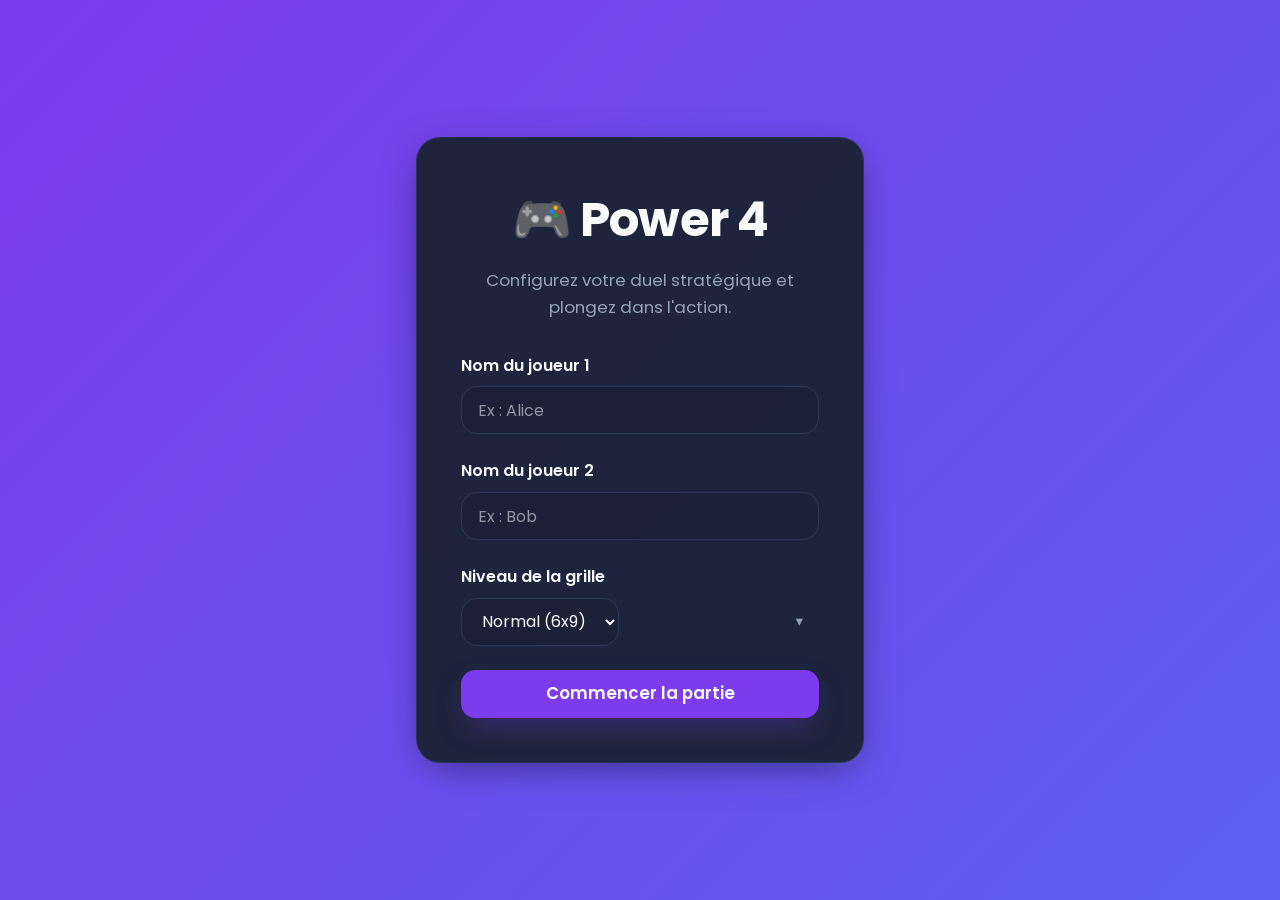
==== commit 7c5bb0bb: "WORK" ====
--- a/templates/start.html
+++ b/templates/start.html
@@ -3,41 +3,43 @@
 <head>
     <meta charset="UTF-8">
     <meta name="viewport" content="width=device-width, initial-scale=1.0">
-    <title>Power 4 - Démarrage</title>
+    <title>Power 4 - D&eacute;marrage</title>
+    <link rel="preconnect" href="https://fonts.googleapis.com">
+    <link rel="preconnect" href="https://fonts.gstatic.com" crossorigin>
+    <link href="https://fonts.googleapis.com/css2?family=Poppins:wght@300;400;600;700&display=swap" rel="stylesheet">
     <link rel="stylesheet" href="/static/style.css">
-    <link href="https://fonts.googleapis.com/css2?family=Poppins:wght@300;400;600&display=swap" rel="stylesheet">
 </head>
-<body>
-    <div class="container">
-        <header>
-            <h1>Power 4</h1>
-            <p class="subtitle">Bienvenue ! Configurez votre partie.</p>
-        </header>
-
-        <main>
-            <form action="/start-game" method="post" class="start-form">
-                <div class="form-group">
-                    <label for="player1">Nom du Joueur 1 :</label>
-                    <input type="text" id="player1" name="player1" placeholder="Ex: Alice" required>
-                </div>
-
-                <div class="form-group">
-                    <label for="player2">Nom du Joueur 2 :</label>
-                    <input type="text" id="player2" name="player2" placeholder="Ex: Bob" required>
-                </div>
-
-                <div class="form-group">
-                    <label for="level">Niveau de difficulté :</label>
-                    <select id="level" name="level" required>
-                        <option value="easy">Facile (6x7)</option>
-                        <option value="normal" selected>Normal (6x9)</option>
-                        <option value="hard">Difficile (7x8)</option>
-                    </select>
-                </div>
-
-                <button type="submit" class="start-button">Commencer la partie</button>
-            </form>
-        </main>
+<body class="app-background">
+    <div class="start-screen">
+        <div class="start-card glass-card">
+            <header class="start-header">
+                <h1 class="start-title animate-float">&#127918; Power 4</h1>
+                <p class="start-subtitle">Configurez votre duel strat&eacute;gique et plongez dans l'action.</p>
+            </header>
+            <main>
+                <form action="/start-game" method="post" class="start-form" novalidate>
+                    <div class="form-group">
+                        <label for="player1">Nom du joueur 1</label>
+                        <input type="text" id="player1" name="player1" placeholder="Ex&nbsp;: Alice" required>
+                    </div>
+                    <div class="form-group">
+                        <label for="player2">Nom du joueur 2</label>
+                        <input type="text" id="player2" name="player2" placeholder="Ex&nbsp;: Bob" required>
+                    </div>
+                    <div class="form-group">
+                        <label for="level">Niveau de la grille</label>
+                        <div class="select-wrapper">
+                            <select id="level" name="level" required>
+                                <option value="easy">Facile (6x7)</option>
+                                <option value="normal" selected>Normal (6x9)</option>
+                                <option value="hard">Difficile (7x8)</option>
+                            </select>
+                        </div>
+                    </div>
+                    <button type="submit" class="btn btn-primary btn-large">Commencer la partie</button>
+                </form>
+            </main>
+        </div>
     </div>
 </body>
 </html>
--- a/static/style.css
+++ b/static/style.css
@@ -1,219 +1,640 @@
-/* Reset et base */
-* {
-    margin: 0;
-    padding: 0;
-    box-sizing: border-box;
+/* Power 4 - Modern neon inspired theme */
+
+:root {
+  --background: hsl(222, 47%, 11%);
+  --foreground: hsl(210, 40%, 98%);
+  --primary: hsl(262, 83%, 58%);
+  --primary-foreground: hsl(210, 40%, 98%);
+  --card: hsl(220, 30%, 15%);
+  --card-glass: hsla(220, 30%, 15%, 0.95);
+  --secondary: hsl(217, 33%, 17%);
+  --muted: hsl(217, 33%, 17%);
+  --muted-foreground: hsl(215, 20%, 65%);
+  --accent: hsl(262, 83%, 58%);
+  --destructive: hsl(0, 84%, 60%);
+  --player1: hsl(346, 87%, 57%);
+  --player2: hsl(48, 96%, 53%);
+  --board: hsl(220, 30%, 15%);
+  --cell-empty: hsl(220, 20%, 25%);
+  --border: hsl(217, 33%, 25%);
+  --input: hsl(217, 33%, 25%);
+  --ring: hsl(262, 83%, 58%);
+  --gradient-primary: linear-gradient(135deg, hsl(262, 83%, 58%), hsl(217, 91%, 60%));
+  --gradient-board: linear-gradient(145deg, hsl(220, 30%, 15%), hsl(217, 33%, 17%));
+  --shadow-elevated: 0 10px 40px -10px hsla(0, 0%, 0%, 0.5);
+  --shadow-glow-p1: 0 0 20px hsla(346, 87%, 57%, 0.5);
+  --shadow-glow-p2: 0 0 20px hsla(48, 96%, 53%, 0.5);
+}
+
+*, *::before, *::after {
+  box-sizing: border-box;
+}
+
+html {
+  font-size: 16px;
+  color-scheme: dark;
 }
 
 body {
-    font-family: 'Poppins', sans-serif;
-    background-color: #f5f7fa;
-    color: #333;
-    line-height: 1.6;
-}
-
-.container {
-    max-width: 800px;
-    margin: 0 auto;
-    padding: 20px;
-}
-
-/* Header */
-header {
-    text-align: center;
-    margin-bottom: 30px;
-}
-
-h1 {
-    font-size: 2.5rem;
-    color: #2c3e50;
-    margin-bottom: 10px;
-}
-
-.subtitle {
-    font-size: 1.2rem;
-    color: #7f8c8d;
-    margin-bottom: 20px;
-}
-
-.game-info {
-    background-color: #ecf0f1;
-    padding: 15px;
-    border-radius: 10px;
-    margin-bottom: 20px;
-    box-shadow: 0 2px 10px rgba(0, 0, 0, 0.1);
-}
-
-.game-info h2 {
-    font-size: 1.5rem;
-    margin-bottom: 10px;
-}
-
-.victory span {
-    color: #27ae60;
-    font-weight: 600;
-}
-
-.draw {
-    color: #e74c3c;
-}
-
-.turn-indicator {
-    color: #3498db;
-}
-
-.level-info, .gravity-info {
-    font-size: 1rem;
-    margin: 5px 0;
-}
-
-.level-info span, .gravity-info span {
-    font-weight: 600;
-}
-
-/* Game Board */
-.game-board {
-    display: flex;
-    justify-content: center;
-    margin: 30px auto;
-    background-color: #2c3e50;
-    padding: 20px;
-    border-radius: 15px;
-    box-shadow: 0 5px 15px rgba(0, 0, 0, 0.2);
-    max-width: 700px;
-}
-
-.column {
-    display: flex;
-    flex-direction: column-reverse;
-    margin: 0 3px;
-}
-
-.cell {
-    width: 60px;
-    height: 60px;
-    border-radius: 50%;
-    margin: 3px 0;
-    background-color: #ecf0f1;
-    box-shadow: inset 0 0 5px rgba(0, 0, 0, 0.2);
-    transition: transform 0.2s, box-shadow 0.2s;
-}
-
-.cell:hover {
-    transform: scale(1.05);
-    box-shadow: 0 0 10px rgba(0, 0, 0, 0.3);
-}
-
-.player1 {
-    background-color: #e74c3c;
-    box-shadow: 0 0 10px rgba(231, 76, 60, 0.5);
-}
-
-.player2 {
-    background-color: #f1c40f;
-    box-shadow: 0 0 10px rgba(241, 196, 15, 0.5);
-}
-
-/* Forms */
-form {
-    display: flex;
-    flex-direction: column;
-    align-items: center;
-    margin-top: 20px;
+  margin: 0;
+  min-height: 100vh;
+  font-family: "Poppins", system-ui, -apple-system, "Segoe UI", sans-serif;
+  font-weight: 400;
+  background-color: var(--background);
+  color: var(--foreground);
+  line-height: 1.6;
+}
+
+body.app-background {
+  background-image: var(--gradient-primary);
+  background-size: 200% 200%;
+  background-attachment: fixed;
+}
+
+a {
+  color: inherit;
+  text-decoration: none;
+}
+
+ul {
+  list-style: none;
+  margin: 0;
+  padding: 0;
+}
+
+img {
+  max-width: 100%;
+  display: block;
+}
+
+button,
+input,
+select {
+  font: inherit;
+  color: inherit;
+  background: none;
+  border: none;
+}
+
+button {
+  cursor: pointer;
+}
+
+button:disabled {
+  cursor: not-allowed;
+}
+
+::selection {
+  background: hsla(262, 83%, 58%, 0.35);
+  color: var(--foreground);
+}
+
+.subtle {
+  color: var(--muted-foreground);
+}
+
+.glass-card {
+  background: var(--card-glass);
+  backdrop-filter: blur(18px);
+  border: 1px solid hsla(217, 33%, 45%, 0.25);
+  box-shadow: var(--shadow-elevated);
+  border-radius: 1.5rem;
+}
+
+.animate-float {
+  animation: float 3s ease-in-out infinite;
+}
+
+/* Start screen */
+.start-screen {
+  min-height: 100vh;
+  display: flex;
+  align-items: center;
+  justify-content: center;
+  padding: 2rem 1.5rem;
+}
+
+.start-card {
+  width: min(100%, 28rem);
+  padding: clamp(2rem, 4vw, 2.75rem);
+  display: flex;
+  flex-direction: column;
+  gap: 2rem;
+}
+
+.start-header {
+  text-align: center;
+}
+
+.start-title {
+  margin: 0;
+  font-size: clamp(2.25rem, 6vw, 3rem);
+  font-weight: 700;
+  letter-spacing: -0.02em;
+}
+
+.start-subtitle {
+  margin: 0.5rem 0 0;
+  font-size: 1.05rem;
+  color: var(--muted-foreground);
+}
+
+.start-form {
+  display: grid;
+  gap: 1.5rem;
 }
 
 .form-group {
-    margin: 10px 0;
-    width: 100%;
-    max-width: 300px;
+  display: grid;
+  gap: 0.5rem;
 }
 
 .form-group label {
-    display: block;
-    margin-bottom: 5px;
-    font-weight: 500;
-    color: #2c3e50;
+  font-weight: 600;
+  font-size: 1rem;
 }
 
 .form-group input,
 .form-group select {
-    width: 100%;
-    padding: 10px;
-    border: 1px solid #bdc3c7;
-    border-radius: 5px;
-    font-size: 1rem;
+  height: 3rem;
+  padding: 0 1rem;
+  border-radius: 1rem;
+  border: 1px solid var(--input);
+  background: rgba(0, 0, 0, 0.1);
+  transition: border-color 0.2s ease, box-shadow 0.2s ease, transform 0.2s ease;
+}
+
+.form-group input::placeholder {
+  color: hsla(215, 20%, 85%, 0.65);
 }
 
 .form-group input:focus,
 .form-group select:focus {
-    outline: none;
-    border-color: #3498db;
-    box-shadow: 0 0 5px rgba(52, 152, 219, 0.5);
-}
-
-/* Buttons */
-button {
-    padding: 10px 20px;
-    border: none;
-    border-radius: 5px;
-    font-size: 1rem;
-    font-weight: 500;
-    cursor: pointer;
-    transition: background-color 0.3s, transform 0.2s;
-}
-
-button:hover {
-    transform: translateY(-2px);
-}
-
-.play-button {
-    background-color: #3498db;
-    color: white;
-    margin-top: 10px;
-}
-
-.play-button:hover {
-    background-color: #2980b9;
-}
-
-.reset-button {
-    background-color: #e74c3c;
-    color: white;
-    margin-top: 20px;
-}
-
-.reset-button:hover {
-    background-color: #c0392b;
-}
-
-.start-button {
-    background-color: #2ecc71;
-    color: white;
-    margin-top: 20px;
-    padding: 12px 25px;
-    font-size: 1.1rem;
-}
-
-.start-button:hover {
-    background-color: #27ae60;
-}
-
-/* Footer */
-footer {
-    display: flex;
+  outline: none;
+  border-color: var(--ring);
+  box-shadow: 0 0 0 2px hsla(262, 83%, 58%, 0.35);
+}
+
+.select-wrapper {
+  position: relative;
+}
+
+.select-wrapper::after {
+  content: "\25BE";
+  position: absolute;
+  right: 1rem;
+  top: 50%;
+  transform: translateY(-50%);
+  pointer-events: none;
+  color: var(--muted-foreground);
+  font-size: 0.9rem;
+}
+
+.btn {
+  display: inline-flex;
+  align-items: center;
+  justify-content: center;
+  gap: 0.5rem;
+  padding: 0.65rem 1.5rem;
+  border-radius: 0.9rem;
+  border: 1px solid transparent;
+  font-weight: 600;
+  transition: transform 0.2s ease, box-shadow 0.2s ease, background-color 0.2s ease, opacity 0.2s ease;
+}
+
+.btn-large {
+  height: 3rem;
+  font-size: 1.05rem;
+}
+
+.btn-primary {
+  background: var(--primary);
+  color: var(--primary-foreground);
+  box-shadow: 0 12px 32px -12px hsla(262, 83%, 58%, 0.55);
+}
+
+.btn-primary:hover:not(:disabled) {
+  transform: translateY(-1px) scale(1.02);
+  box-shadow: 0 18px 42px -14px hsla(262, 83%, 58%, 0.6);
+}
+
+.btn-secondary {
+  background: hsla(217, 33%, 17%, 0.85);
+  color: var(--foreground);
+  border-color: hsla(217, 33%, 40%, 0.4);
+}
+
+.btn-secondary:hover:not(:disabled) {
+  transform: translateY(-1px) scale(1.02);
+  opacity: 0.92;
+}
+
+.btn-destructive {
+  background: var(--destructive);
+  color: var(--foreground);
+  box-shadow: 0 12px 32px -12px hsla(0, 84%, 60%, 0.55);
+}
+
+.btn-destructive:hover:not(:disabled) {
+  transform: translateY(-1px) scale(1.02);
+  box-shadow: 0 18px 42px -14px hsla(0, 84%, 60%, 0.6);
+}
+
+/* Game layout */
+.game-layout {
+  min-height: 100vh;
+  display: grid;
+  grid-template-rows: auto 1fr auto;
+  gap: clamp(1.5rem, 3vw, 2.5rem);
+  padding: clamp(1.5rem, 4vw, 3rem);
+}
+
+.game-header {
+  display: flex;
+  flex-direction: column;
+  gap: clamp(1rem, 3vw, 1.75rem);
+  align-items: center;
+}
+
+.game-title {
+  margin: 0;
+  font-size: clamp(2.75rem, 8vw, 4rem);
+  font-weight: 700;
+  letter-spacing: -0.015em;
+  text-align: center;
+  text-shadow: 0 10px 45px hsla(262, 83%, 58%, 0.35);
+}
+
+.status-card {
+  width: min(100%, 38rem);
+  padding: clamp(1.75rem, 4vw, 2.25rem);
+  display: grid;
+  gap: 0.75rem;
+  text-align: center;
+}
+
+.status-label {
+  font-size: 0.95rem;
+  letter-spacing: 0.08em;
+  text-transform: uppercase;
+}
+
+.status-message {
+  margin: 0;
+  display: inline-flex;
+  align-items: center;
+  gap: 0.6rem;
+  justify-content: center;
+  font-size: clamp(1.4rem, 3vw, 1.75rem);
+  font-weight: 600;
+}
+
+.status-emoji {
+  font-size: clamp(1.4rem, 3vw, 1.8rem);
+}
+
+.status-player {
+  margin: 0;
+  font-size: clamp(1.4rem, 3vw, 1.75rem);
+  font-weight: 700;
+}
+
+.status-player--p1 {
+  color: var(--player1);
+  text-shadow: var(--shadow-glow-p1);
+}
+
+.status-player--p2 {
+  color: var(--player2);
+  text-shadow: var(--shadow-glow-p2);
+}
+
+.status-versus {
+  display: inline-flex;
+  align-items: center;
+  gap: 1rem;
+  justify-content: center;
+  margin-top: 0.75rem;
+  font-size: 0.95rem;
+}
+
+.status-badge {
+  display: inline-flex;
+  align-items: center;
+  gap: 0.5rem;
+  padding: 0.35rem 0.9rem;
+  border-radius: 999px;
+  background: hsla(217, 33%, 20%, 0.65);
+  border: 1px solid hsla(217, 33%, 40%, 0.25);
+  font-weight: 500;
+}
+
+.status-badge--p1 .status-dot {
+  background: var(--player1);
+  box-shadow: var(--shadow-glow-p1);
+}
+
+.status-badge--p2 .status-dot {
+  background: var(--player2);
+  box-shadow: var(--shadow-glow-p2);
+}
+
+.status-dot {
+  width: 0.9rem;
+  height: 0.9rem;
+  border-radius: 50%;
+}
+
+.status-separator {
+  font-weight: 700;
+  color: var(--muted-foreground);
+  letter-spacing: 0.05em;
+}
+
+.status-meta {
+  margin: 0.3rem 0 0;
+  font-size: 0.95rem;
+}
+
+.game-main {
+  display: grid;
+  gap: 2rem;
+  justify-items: center;
+}
+
+.board-form {
+  width: min(100%, 64rem);
+}
+
+.board-surface {
+  background: var(--gradient-board);
+  border-radius: clamp(1.25rem, 3vw, 1.75rem);
+  padding: clamp(1.25rem, 3vw, 1.75rem);
+  box-shadow: var(--shadow-elevated);
+  border: 1px solid hsla(217, 33%, 45%, 0.25);
+}
+
+.board-grid {
+  display: grid;
+  gap: clamp(0.75rem, 2vw, 1.1rem);
+  grid-template-columns: repeat(var(--column-count, 7), 1fr);
+}
+
+.board-grid--disabled {
+  opacity: 0.65;
+  pointer-events: none;
+}
+
+.board-column {
+  position: relative;
+  background: transparent;
+  border: none;
+  padding: 0;
+  display: flex;
+  flex-direction: column;
+  align-items: center;
+}
+
+.board-column--disabled {
+  cursor: not-allowed;
+}
+
+.board-column:focus-visible {
+  outline: 2px solid var(--ring);
+  outline-offset: 0.2rem;
+}
+
+.hover-indicator {
+  position: absolute;
+  top: clamp(-2.75rem, -8vw, -2.35rem);
+  left: 50%;
+  transform: translate(-50%, -6px);
+  font-size: clamp(1.35rem, 2.5vw, 1.6rem);
+  opacity: 0;
+  transition: opacity 0.2s ease, transform 0.2s ease;
+  filter: drop-shadow(0 4px 10px hsla(0, 0%, 0%, 0.45));
+  pointer-events: none;
+}
+
+.board-column:hover .hover-indicator {
+  opacity: 1;
+  transform: translate(-50%, -14px);
+}
+
+.column-stack {
+  display: grid;
+  gap: clamp(0.65rem, 2vw, 0.9rem);
+  grid-auto-rows: clamp(3.25rem, 8vw, 4rem);
+  justify-items: center;
+}
+
+.cell {
+  width: clamp(3.25rem, 8vw, 4rem);
+  height: clamp(3.25rem, 8vw, 4rem);
+  border-radius: 50%;
+  background: radial-gradient(circle at 35% 25%, hsla(220, 20%, 38%, 0.6) 0%, var(--cell-empty) 55%, hsl(220, 22%, 15%) 100%);
+  box-shadow:
+    inset 14px 16px 20px hsla(0, 0%, 0%, 0.5),
+    inset -14px -16px 20px hsla(0, 0%, 100%, 0.05);
+  position: relative;
+  overflow: hidden;
+  transition: transform 0.3s ease, box-shadow 0.3s ease, border 0.3s ease;
+}
+
+.cell.player1,
+.cell.player2 {
+  transform: scale(0.97);
+}
+
+.cell.player1 {
+  background: radial-gradient(circle at 35% 25%, hsl(346, 87%, 72%) 0%, var(--player1) 55%, hsl(346, 87%, 40%) 100%);
+  box-shadow:
+    var(--shadow-glow-p1),
+    inset 12px 14px 18px hsla(0, 0%, 0%, 0.45),
+    inset -12px -12px 14px hsla(0, 0%, 100%, 0.12);
+}
+
+.cell.player2 {
+  background: radial-gradient(circle at 35% 25%, hsl(48, 96%, 72%) 0%, var(--player2) 55%, hsl(48, 96%, 35%) 100%);
+  box-shadow:
+    var(--shadow-glow-p2),
+    inset 12px 14px 18px hsla(0, 0%, 0%, 0.45),
+    inset -12px -12px 14px hsla(0, 0%, 100%, 0.12);
+}
+
+.cell.player1::after,
+.cell.player2::after {
+  content: "";
+  position: absolute;
+  inset: 22% 24% 46% 24%;
+  border-radius: 50%;
+  background: radial-gradient(circle at 35% 20%, hsla(0, 0%, 100%, 0.9) 0%, transparent 70%);
+  opacity: 0.85;
+}
+
+.cell.last {
+  border: 4px solid var(--ring);
+  animation: pulse-glow 2s ease-in-out infinite;
+}
+
+
+.legend {
+  display: inline-flex;
+  gap: 1.25rem;
+  align-items: center;
+  justify-content: center;
+  padding: 0.75rem 1.25rem;
+  background: hsla(217, 33%, 18%, 0.6);
+  border-radius: 999px;
+  border: 1px solid hsla(217, 33%, 40%, 0.25);
+  box-shadow: 0 8px 24px -12px hsla(0, 0%, 0%, 0.35);
+}
+
+.legend li {
+  display: inline-flex;
+  align-items: center;
+  gap: 0.5rem;
+  font-weight: 500;
+}
+
+.legend-dot {
+  width: 0.85rem;
+  height: 0.85rem;
+  border-radius: 50%;
+}
+
+.legend-dot--p1 {
+  background: var(--player1);
+  box-shadow: var(--shadow-glow-p1);
+}
+
+.legend-dot--p2 {
+  background: var(--player2);
+  box-shadow: var(--shadow-glow-p2);
+}
+
+.game-actions {
+  display: flex;
+  gap: 1rem;
+  justify-content: center;
+  flex-wrap: wrap;
+}
+
+.game-actions .btn {
+  min-width: 11rem;
+}
+
+/* Responsive */
+@media (max-width: 1024px) {
+  .board-form {
+    width: 100%;
+  }
+
+  .board-grid {
+    gap: 0.75rem;
+  }
+
+  .column-stack {
+    gap: 0.75rem;
+  }
+}
+
+@media (max-width: 768px) {
+  .start-card {
+    padding: 2rem;
+  }
+
+  .game-layout {
+    padding: 2rem 1.25rem;
+  }
+
+  .board-surface {
+    padding: 1.25rem;
+  }
+
+  .game-actions .btn {
+    min-width: 100%;
+  }
+
+  .legend {
     flex-direction: column;
-    align-items: center;
-    margin-top: 20px;
-}
-
-/* Responsive */
-@media (max-width: 600px) {
-    .game-board {
-        padding: 10px;
-    }
-
-    .cell {
-        width: 40px;
-        height: 40px;
-    }
-}
+    gap: 0.75rem;
+  }
+}
+
+@media (max-width: 480px) {
+  .start-card {
+    padding: 1.75rem;
+  }
+
+  .game-title {
+    font-size: 2.75rem;
+  }
+
+  .status-versus {
+    flex-direction: column;
+    gap: 0.75rem;
+  }
+}
+
+@media (prefers-reduced-motion: reduce) {
+  *, *::before, *::after {
+    animation-duration: 0.01ms !important;
+    animation-iteration-count: 1 !important;
+    transition-duration: 0.01ms !important;
+    scroll-behavior: auto !important;
+  }
+}
+
+/* Animations */
+@keyframes drop {
+  0% {
+    transform: translateY(-500px) scale(0.9);
+    opacity: 0;
+  }
+  100% {
+    transform: translateY(0) scale(1);
+    opacity: 1;
+  }
+}
+
+@keyframes rise {
+  0% {
+    transform: translateY(500px) scale(0.9);
+    opacity: 0;
+  }
+  100% {
+    transform: translateY(0) scale(1);
+    opacity: 1;
+  }
+}
+
+@keyframes pulse-glow {
+  0%, 100% {
+    box-shadow:
+      0 0 0 4px var(--ring),
+      0 0 30px hsla(262, 83%, 58%, 0.6);
+  }
+  50% {
+    box-shadow:
+      0 0 0 6px var(--ring),
+      0 0 50px hsla(262, 83%, 58%, 0.85);
+  }
+}
+
+@keyframes float {
+  0%, 100% {
+    transform: translateY(0);
+  }
+  50% {
+    transform: translateY(-10px);
+  }
+}
+
+.cell.drop-in {
+  animation: drop 0.45s ease-out both;
+}
+
+.cell.rise-in {
+  animation: rise 0.45s ease-out both;
+}
